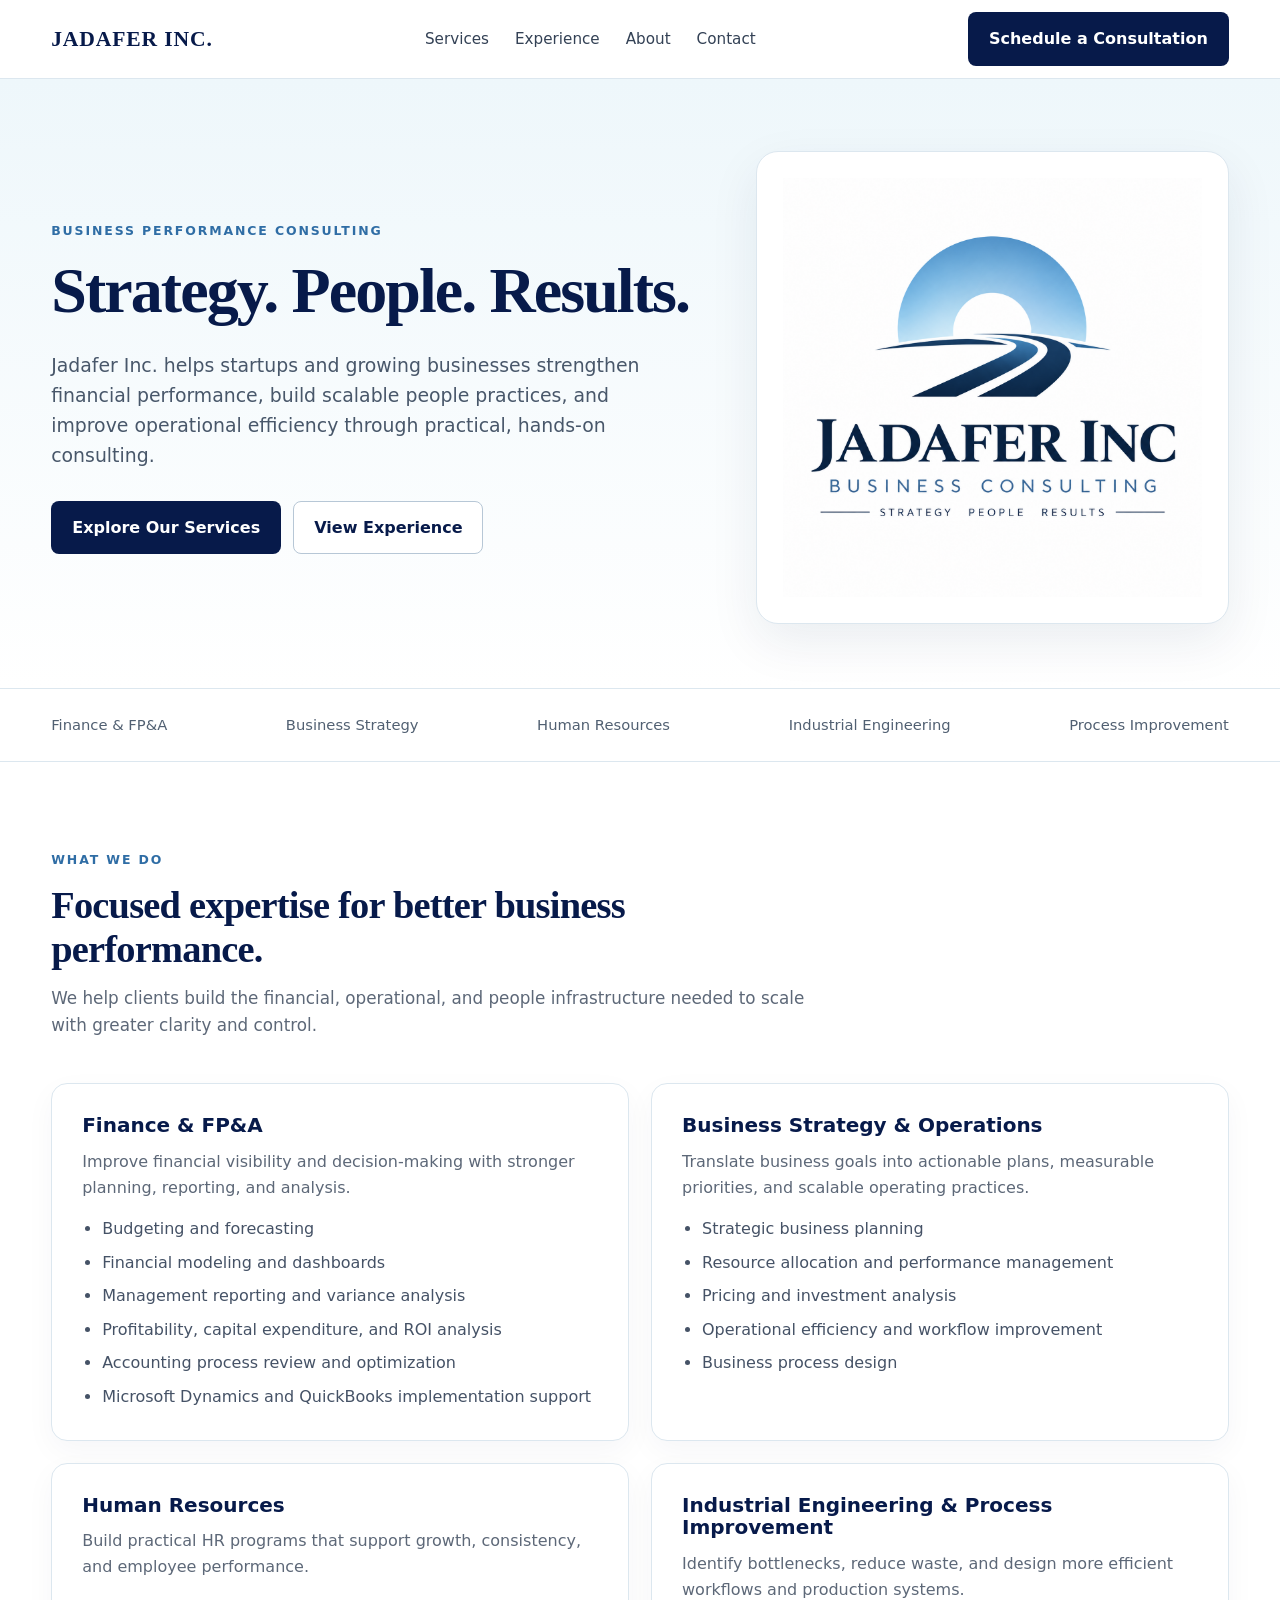
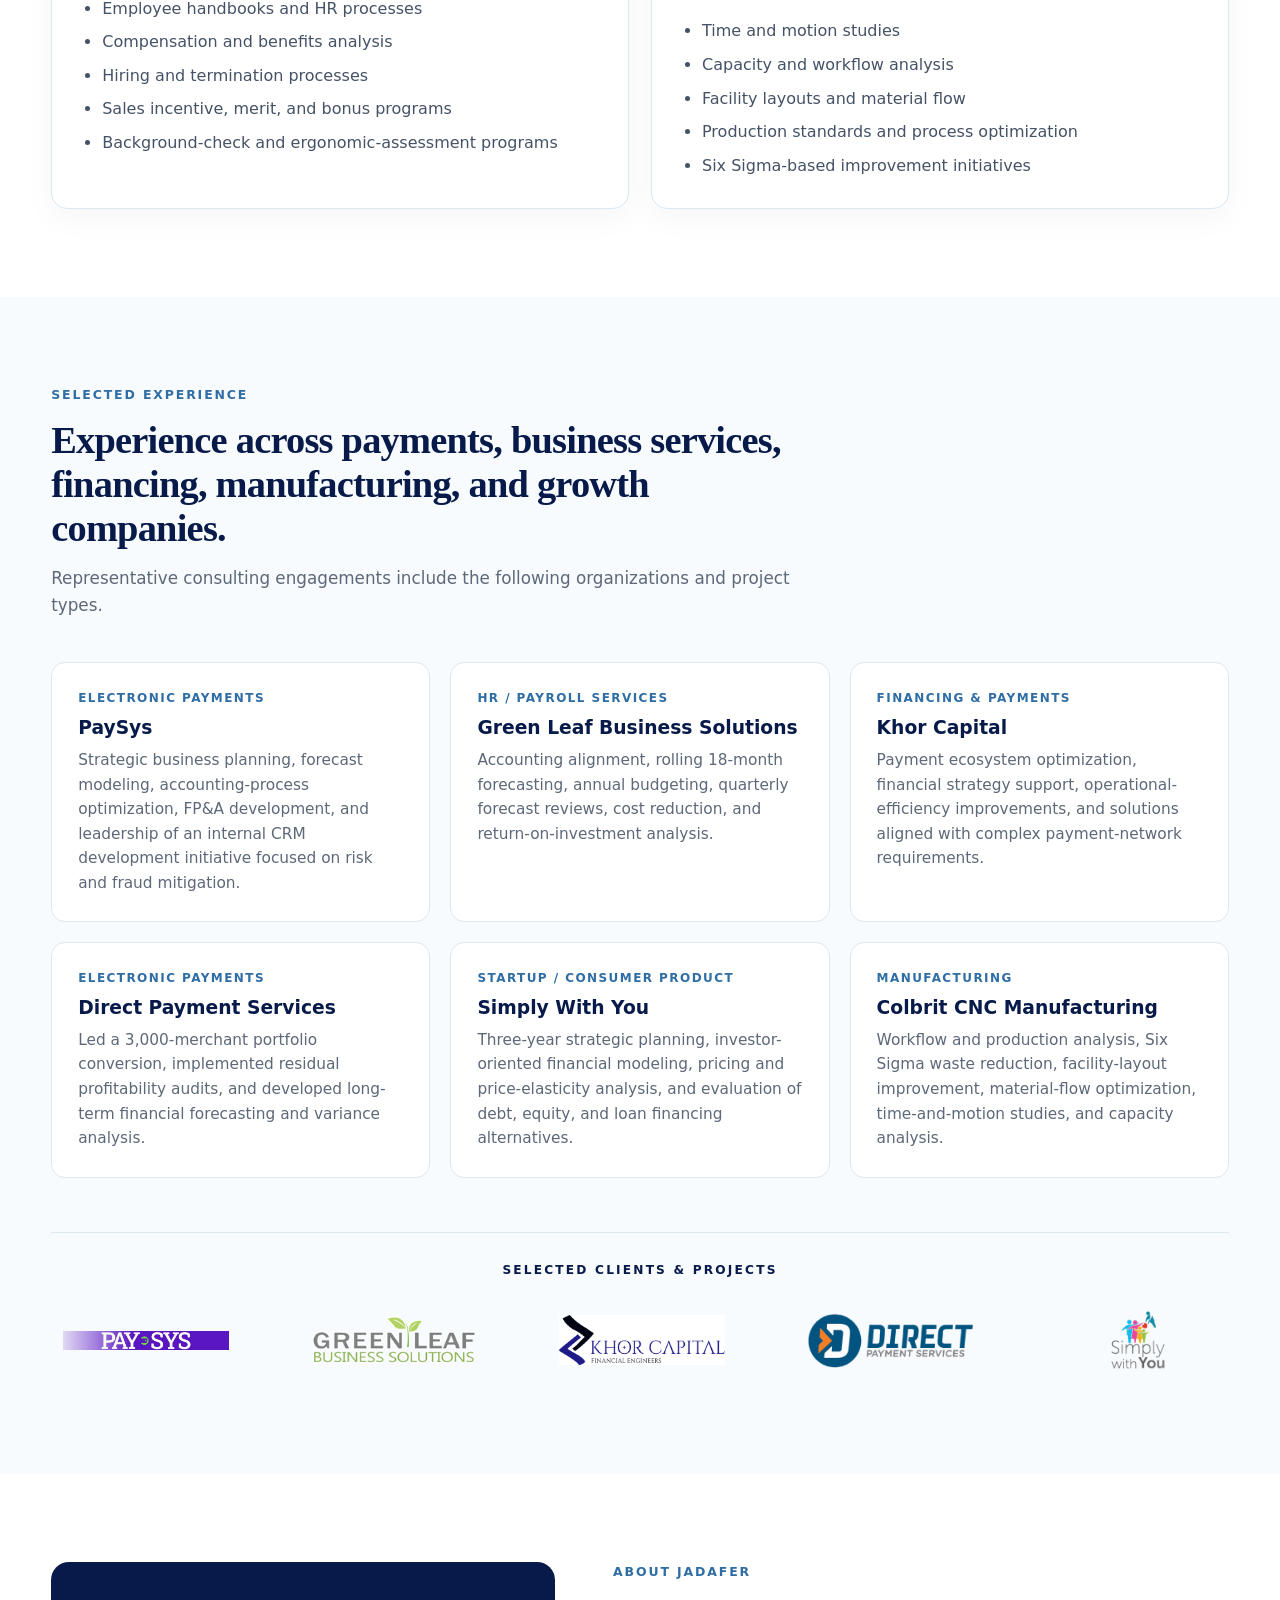
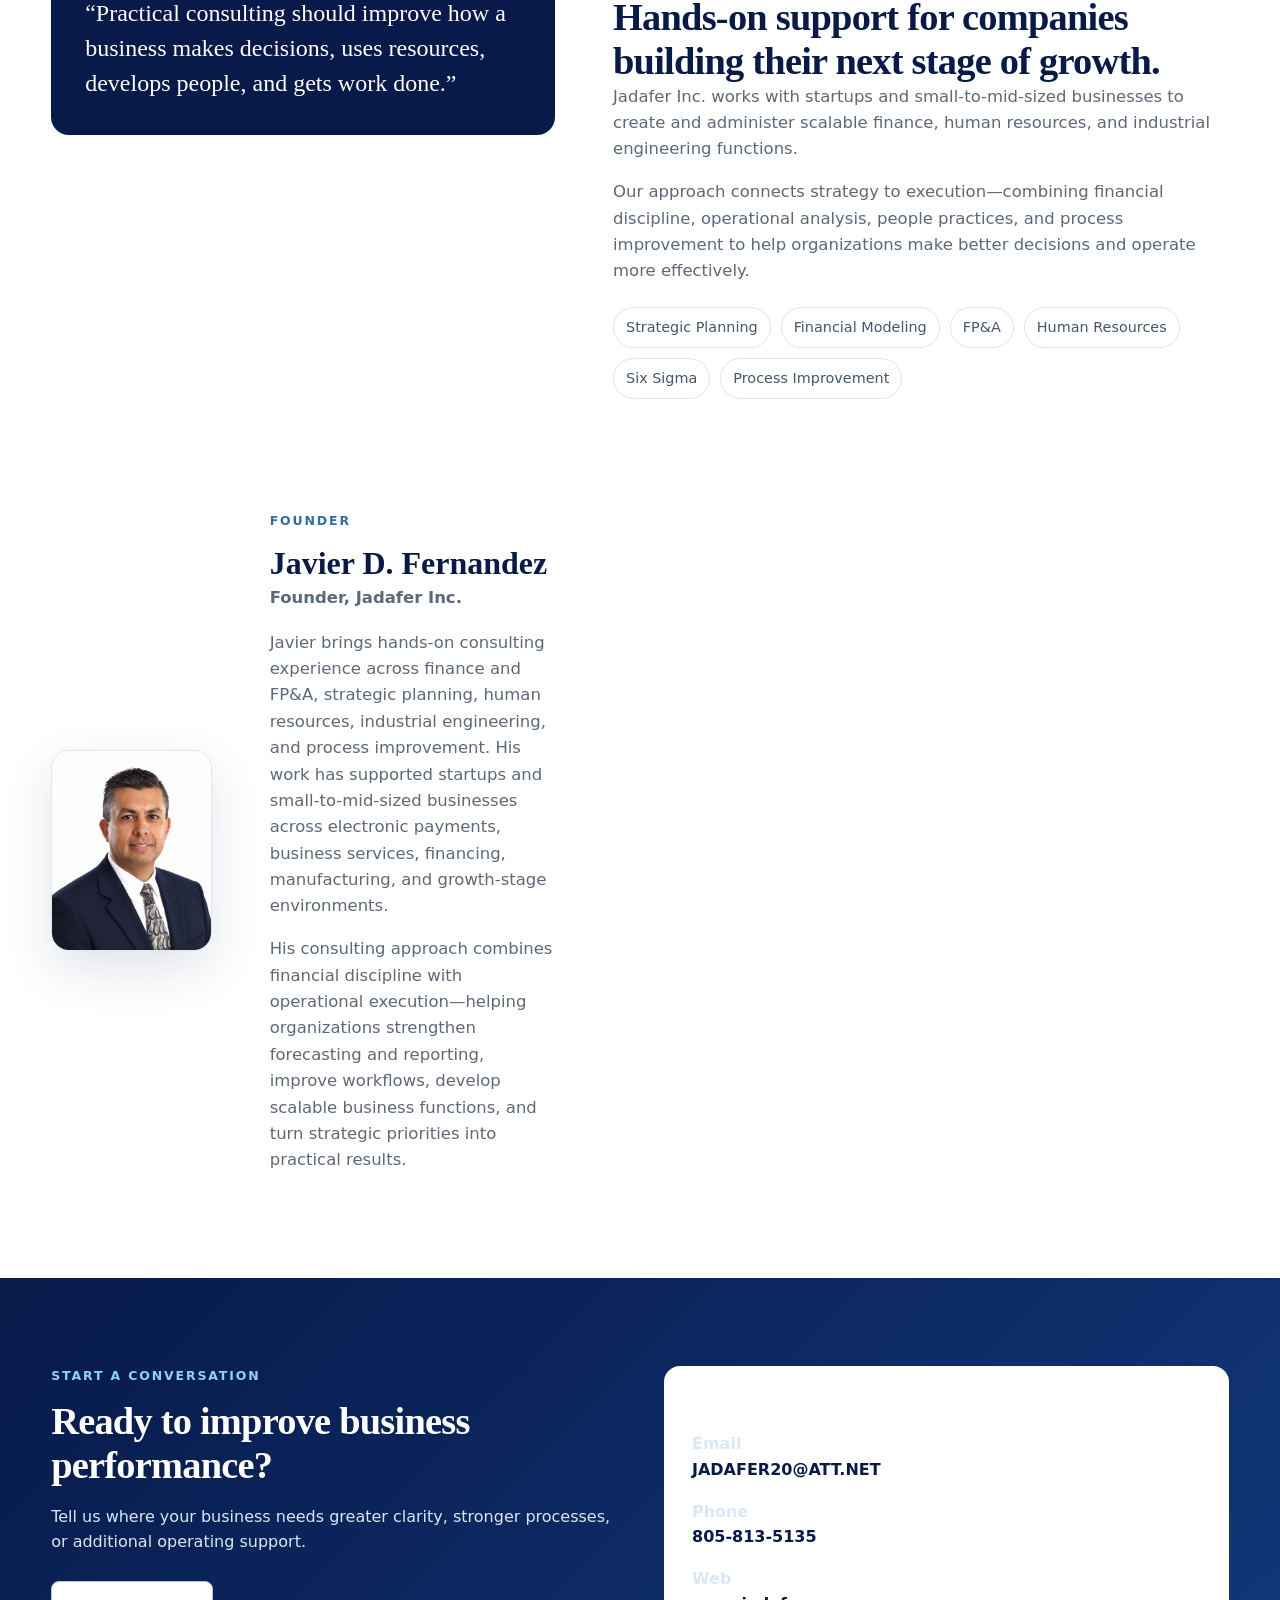
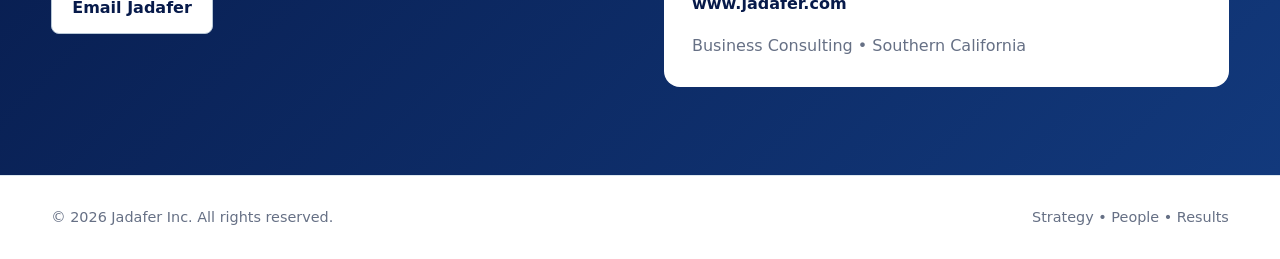
==== index.html @ 05025c91 "Add files via upload" ====
<!doctype html>
<html lang="en">
<head>
  <meta charset="utf-8" />
  <meta name="viewport" content="width=device-width, initial-scale=1" />
  <meta name="description" content="Jadafer Inc. provides business consulting across finance, strategy, human resources, operations, and industrial engineering." />
  <title>Jadafer Inc. | Business Performance Consulting</title>
  <style>
    :root{
      --navy:#071a4a;
      --blue:#2f6da5;
      --sky:#7bc6ee;
      --ice:#eef7fb;
      --ink:#1c2636;
      --muted:#5d6878;
      --line:#dce7ef;
      --white:#ffffff;
      --max:1180px;
    }
    *{box-sizing:border-box}
    html{scroll-behavior:smooth}
    body{
      margin:0;
      font-family:Inter, ui-sans-serif, system-ui, -apple-system, BlinkMacSystemFont, "Segoe UI", Arial, sans-serif;
      color:var(--ink);
      background:var(--white);
      line-height:1.6;
    }
    a{color:inherit;text-decoration:none}
    img{max-width:100%;display:block}
    .container{width:min(var(--max),92%);margin:auto}
    header{
      position:sticky;top:0;z-index:20;
      background:rgba(255,255,255,.96);
      backdrop-filter:blur(10px);
      border-bottom:1px solid var(--line);
    }
    .nav{height:78px;display:flex;align-items:center;justify-content:space-between;gap:28px}
    .brand{font-family:Georgia, "Times New Roman", serif;font-weight:700;letter-spacing:.04em;color:var(--navy);font-size:1.35rem}
    .nav-links{display:flex;align-items:center;gap:26px;font-size:.95rem;color:#334155}
    .nav-links a:hover{color:var(--blue)}
    .btn{
      display:inline-flex;align-items:center;justify-content:center;
      padding:13px 20px;border-radius:8px;
      font-weight:700;border:1px solid transparent;
      transition:.2s ease;
    }
    .btn-primary{background:var(--navy);color:white}
    .btn-primary:hover{background:#10296d;transform:translateY(-1px)}
    .btn-outline{border-color:#b7c7d6;color:var(--navy);background:white}
    .btn-outline:hover{border-color:var(--navy)}
    .hero{
      background:linear-gradient(180deg,var(--ice),#fff);
      padding:72px 0 64px;
    }
    .hero-grid{
      display:grid;grid-template-columns:1.15fr .85fr;gap:64px;align-items:center
    }
    .eyebrow{
      color:var(--blue);font-weight:800;text-transform:uppercase;
      letter-spacing:.15em;font-size:.78rem;margin-bottom:14px
    }
    h1,h2,h3{line-height:1.14;margin:0;color:var(--navy)}
    h1{font-family:Georgia, "Times New Roman", serif;font-size:clamp(2.7rem,5vw,5rem);letter-spacing:-.03em}
    .hero p{font-size:1.18rem;color:#48576a;max-width:720px;margin:22px 0 30px}
    .hero-actions{display:flex;flex-wrap:wrap;gap:12px}
    .hero-logo{
      background:white;border:1px solid var(--line);border-radius:22px;
      padding:26px;box-shadow:0 18px 50px rgba(8,33,74,.08)
    }
    .trust{padding:24px 0;border-bottom:1px solid var(--line);border-top:1px solid var(--line)}
    .trust-row{display:flex;gap:24px;justify-content:space-between;flex-wrap:wrap;color:#516072;font-size:.92rem}
    section{padding:88px 0}
    .section-head{max-width:760px;margin-bottom:44px}
    .section-head p{color:var(--muted);font-size:1.05rem;margin:14px 0 0}
    h2{font-family:Georgia, "Times New Roman", serif;font-size:clamp(2rem,3vw,3.25rem);letter-spacing:-.02em}
    .cards{display:grid;grid-template-columns:repeat(2,1fr);gap:22px}
    .card{
      border:1px solid var(--line);border-radius:16px;padding:30px;background:white;
      box-shadow:0 10px 30px rgba(12,37,71,.04)
    }
    .card h3{font-size:1.25rem;margin-bottom:12px}
    .card p{color:var(--muted);margin:0}
    .card ul{padding-left:20px;margin:16px 0 0;color:#455266}
    .card li+li{margin-top:8px}
    .experience{background:#f8fbfd}
    .exp-grid{display:grid;grid-template-columns:repeat(3,1fr);gap:20px}
    .exp-card{background:white;border:1px solid var(--line);border-radius:14px;padding:26px}
    .exp-card .sector{font-size:.75rem;text-transform:uppercase;letter-spacing:.12em;font-weight:800;color:var(--blue)}
    .exp-card h3{margin:8px 0 10px}
    .exp-card p{color:var(--muted);font-size:.96rem;margin:0}
    .about-grid{display:grid;grid-template-columns:.9fr 1.1fr;gap:58px;align-items:start}
    .quote{
      background:var(--navy);color:white;border-radius:18px;padding:34px;
      font-family:Georgia, "Times New Roman", serif;font-size:1.5rem;line-height:1.45
    }
    .about-copy p{color:var(--muted);font-size:1.03rem;margin-top:0}
    .pill-row{display:flex;flex-wrap:wrap;gap:10px;margin-top:22px}
    .pill{padding:8px 12px;border:1px solid var(--line);border-radius:999px;color:#46566b;background:#fff;font-size:.9rem}
    .contact{background:linear-gradient(135deg,#071a4a,#12397c);color:white}
    .contact h2,.contact h3{color:white}
    .contact-grid{display:grid;grid-template-columns:1fr 1fr;gap:48px;align-items:start}
    .contact p{color:#dbe7f6}
    .contact-box{background:white;color:var(--ink);border-radius:16px;padding:28px}
    .contact-box a{color:var(--navy);font-weight:700}
    footer{padding:30px 0;border-top:1px solid var(--line);font-size:.9rem;color:#667085}
    .footer-row{display:flex;justify-content:space-between;gap:20px;flex-wrap:wrap}
    .mobile-toggle{display:none;background:none;border:0;font-size:1.6rem;color:var(--navy)}


    .client-ticker-wrap{margin-top:54px;padding:28px 0 8px;border-top:1px solid var(--line);overflow:hidden}
    .client-ticker-label{text-align:center;color:var(--navy);font-size:.76rem;font-weight:800;letter-spacing:.18em;text-transform:uppercase;margin-bottom:22px}
    .client-ticker{overflow:hidden;-webkit-mask-image:linear-gradient(to right,transparent,#000 7%,#000 93%,transparent);mask-image:linear-gradient(to right,transparent,#000 7%,#000 93%,transparent)}
    .client-ticker-track{width:max-content;display:flex;align-items:center;gap:58px;animation:clientTicker 28s linear infinite}
    .client-ticker:hover .client-ticker-track{animation-play-state:paused}
    .client-logo{width:190px;height:76px;display:flex;align-items:center;justify-content:center;flex:0 0 auto;padding:8px 12px}
    .client-logo img{max-width:100%;max-height:100%;width:auto;height:auto;object-fit:contain}
    @keyframes clientTicker{from{transform:translateX(0)}to{transform:translateX(-50%)}}
    @media (prefers-reduced-motion:reduce){.client-ticker-track{animation:none}}

    .founder-grid{display:grid;grid-template-columns:.72fr 1.28fr;gap:58px;align-items:center;margin-top:54px}
    .founder-photo{max-width:390px;margin:auto}
    .founder-photo img{width:100%;aspect-ratio:4/5;object-fit:cover;object-position:center top;border-radius:18px;box-shadow:0 18px 50px rgba(8,33,74,.12);border:1px solid var(--line)}
    .founder-copy h3{font-family:Georgia, "Times New Roman", serif;font-size:2rem;margin-bottom:4px}
    .founder-title{color:var(--blue);font-weight:800;margin:0 0 18px}
    .founder-copy p{color:var(--muted);font-size:1.03rem}
    @media (max-width:900px){
      .hero-grid,.about-grid,.contact-grid,.founder-grid{grid-template-columns:1fr}
      .hero-logo{max-width:620px}
      .exp-grid{grid-template-columns:1fr 1fr}
      .nav-links{display:none;position:absolute;top:78px;left:0;right:0;background:white;border-bottom:1px solid var(--line);padding:18px 4%;flex-direction:column;align-items:flex-start}
      .nav-links.open{display:flex}
      .mobile-toggle{display:block}
    }
    @media (max-width:640px){
      section{padding:68px 0}
      .cards,.exp-grid{grid-template-columns:1fr}
      .hero{padding-top:50px}
      h1{font-size:2.7rem}
      .nav .btn-primary{display:none}
    }
  </style>
</head>
<body>
<header>
  <div class="container nav">
    <a class="brand" href="#home">JADAFER INC.</a>
    <nav class="nav-links" id="navLinks">
      <a href="#services">Services</a>
      <a href="#experience">Experience</a>
      <a href="#about">About</a>
      <a href="#contact">Contact</a>
    </nav>
    <a class="btn btn-primary" href="#contact">Schedule a Consultation</a>
    <button class="mobile-toggle" aria-label="Open navigation" onclick="document.getElementById('navLinks').classList.toggle('open')">☰</button>
  </div>
</header>

<main>
  <section class="hero" id="home">
    <div class="container hero-grid">
      <div>
        <div class="eyebrow">Business Performance Consulting</div>
        <h1>Strategy. People. Results.</h1>
        <p>Jadafer Inc. helps startups and growing businesses strengthen financial performance, build scalable people practices, and improve operational efficiency through practical, hands-on consulting.</p>
        <div class="hero-actions">
          <a class="btn btn-primary" href="#services">Explore Our Services</a>
          <a class="btn btn-outline" href="#experience">View Experience</a>
        </div>
      </div>
      <div class="hero-logo">
        <img src="jadafer-logo.png" alt="Jadafer Inc. Business Consulting logo">
      </div>
    </div>
  </section>

  <div class="trust">
    <div class="container trust-row">
      <span>Finance & FP&amp;A</span>
      <span>Business Strategy</span>
      <span>Human Resources</span>
      <span>Industrial Engineering</span>
      <span>Process Improvement</span>
    </div>
  </div>

  <section id="services">
    <div class="container">
      <div class="section-head">
        <div class="eyebrow">What We Do</div>
        <h2>Focused expertise for better business performance.</h2>
        <p>We help clients build the financial, operational, and people infrastructure needed to scale with greater clarity and control.</p>
      </div>
      <div class="cards">
        <article class="card">
          <h3>Finance &amp; FP&amp;A</h3>
          <p>Improve financial visibility and decision-making with stronger planning, reporting, and analysis.</p>
          <ul>
            <li>Budgeting and forecasting</li>
            <li>Financial modeling and dashboards</li>
            <li>Management reporting and variance analysis</li>
            <li>Profitability, capital expenditure, and ROI analysis</li>
            <li>Accounting process review and optimization</li>
            <li>Microsoft Dynamics and QuickBooks implementation support</li>
          </ul>
        </article>
        <article class="card">
          <h3>Business Strategy &amp; Operations</h3>
          <p>Translate business goals into actionable plans, measurable priorities, and scalable operating practices.</p>
          <ul>
            <li>Strategic business planning</li>
            <li>Resource allocation and performance management</li>
            <li>Pricing and investment analysis</li>
            <li>Operational efficiency and workflow improvement</li>
            <li>Business process design</li>
          </ul>
        </article>
        <article class="card">
          <h3>Human Resources</h3>
          <p>Build practical HR programs that support growth, consistency, and employee performance.</p>
          <ul>
            <li>Employee handbooks and HR processes</li>
            <li>Compensation and benefits analysis</li>
            <li>Hiring and termination processes</li>
            <li>Sales incentive, merit, and bonus programs</li>
            <li>Background-check and ergonomic-assessment programs</li>
          </ul>
        </article>
        <article class="card">
          <h3>Industrial Engineering &amp; Process Improvement</h3>
          <p>Identify bottlenecks, reduce waste, and design more efficient workflows and production systems.</p>
          <ul>
            <li>Time and motion studies</li>
            <li>Capacity and workflow analysis</li>
            <li>Facility layouts and material flow</li>
            <li>Production standards and process optimization</li>
            <li>Six Sigma-based improvement initiatives</li>
          </ul>
        </article>
      </div>
    </div>
  </section>

  <section class="experience" id="experience">
    <div class="container">
      <div class="section-head">
        <div class="eyebrow">Selected Experience</div>
        <h2>Experience across payments, business services, financing, manufacturing, and growth companies.</h2>
        <p>Representative consulting engagements include the following organizations and project types.</p>
      </div>
      <div class="exp-grid">
        <article class="exp-card">
          <div class="sector">Electronic Payments</div>
          <h3>PaySys</h3>
          <p>Strategic business planning, forecast modeling, accounting-process optimization, FP&amp;A development, and leadership of an internal CRM development initiative focused on risk and fraud mitigation.</p>
        </article>
        <article class="exp-card">
          <div class="sector">HR / Payroll Services</div>
          <h3>Green Leaf Business Solutions</h3>
          <p>Accounting alignment, rolling 18-month forecasting, annual budgeting, quarterly forecast reviews, cost reduction, and return-on-investment analysis.</p>
        </article>
        <article class="exp-card">
          <div class="sector">Financing &amp; Payments</div>
          <h3>Khor Capital</h3>
          <p>Payment ecosystem optimization, financial strategy support, operational-efficiency improvements, and solutions aligned with complex payment-network requirements.</p>
        </article>
        <article class="exp-card">
          <div class="sector">Electronic Payments</div>
          <h3>Direct Payment Services</h3>
          <p>Led a 3,000-merchant portfolio conversion, implemented residual profitability audits, and developed long-term financial forecasting and variance analysis.</p>
        </article>
        <article class="exp-card">
          <div class="sector">Startup / Consumer Product</div>
          <h3>Simply With You</h3>
          <p>Three-year strategic planning, investor-oriented financial modeling, pricing and price-elasticity analysis, and evaluation of debt, equity, and loan financing alternatives.</p>
        </article>
        <article class="exp-card">
          <div class="sector">Manufacturing</div>
          <h3>Colbrit CNC Manufacturing</h3>
          <p>Workflow and production analysis, Six Sigma waste reduction, facility-layout improvement, material-flow optimization, time-and-motion studies, and capacity analysis.</p>
        </article>
      </div>

      <div class="client-ticker-wrap" aria-label="Selected clients and projects">
        <div class="client-ticker-label">Selected Clients &amp; Projects</div>
        <div class="client-ticker">
          <div class="client-ticker-track">
            <div class="client-logo"><img src="client-paysys.jpg" alt="PaySys"></div>
            <div class="client-logo"><img src="client-greenleaf.webp" alt="Green Leaf Business Solutions"></div>
            <div class="client-logo"><img src="client-khor.png" alt="Khor Capital"></div>
            <div class="client-logo"><img src="client-direct-payment-services.png" alt="Direct Payment Services"></div>
            <div class="client-logo"><img src="client-simply-with-you.png" alt="Simply With You"></div>
            <div class="client-logo"><img src="client-colbrit.png" alt="Colbrit CNC Manufacturing"></div>
            <div class="client-logo" aria-hidden="true"><img src="client-paysys.jpg" alt=""></div>
            <div class="client-logo" aria-hidden="true"><img src="client-greenleaf.webp" alt=""></div>
            <div class="client-logo" aria-hidden="true"><img src="client-khor.png" alt=""></div>
            <div class="client-logo" aria-hidden="true"><img src="client-direct-payment-services.png" alt=""></div>
            <div class="client-logo" aria-hidden="true"><img src="client-simply-with-you.png" alt=""></div>
            <div class="client-logo" aria-hidden="true"><img src="client-colbrit.png" alt=""></div>
          </div>
        </div>
      </div>
    </div>
  </section>

  <section id="about">
    <div class="container about-grid">
      <div class="quote">“Practical consulting should improve how a business makes decisions, uses resources, develops people, and gets work done.”</div>
      <div class="about-copy">
        <div class="eyebrow">About Jadafer</div>
        <h2>Hands-on support for companies building their next stage of growth.</h2>
        <p>Jadafer Inc. works with startups and small-to-mid-sized businesses to create and administer scalable finance, human resources, and industrial engineering functions.</p>
        <p>Our approach connects strategy to execution—combining financial discipline, operational analysis, people practices, and process improvement to help organizations make better decisions and operate more effectively.</p>
        <div class="pill-row">
          <span class="pill">Strategic Planning</span>
          <span class="pill">Financial Modeling</span>
          <span class="pill">FP&amp;A</span>
          <span class="pill">Human Resources</span>
          <span class="pill">Six Sigma</span>
          <span class="pill">Process Improvement</span>
        </div>
      </div>

      <div class="founder-grid">
        <div class="founder-photo">
          <img src="javier-fernandez-founder.png" alt="Javier D. Fernandez, Founder of Jadafer Inc.">
        </div>
        <div class="founder-copy">
          <div class="eyebrow">Founder</div>
          <h3>Javier D. Fernandez</h3>
          <p class="founder-title">Founder, Jadafer Inc.</p>
          <p>Javier brings hands-on consulting experience across finance and FP&amp;A, strategic planning, human resources, industrial engineering, and process improvement. His work has supported startups and small-to-mid-sized businesses across electronic payments, business services, financing, manufacturing, and growth-stage environments.</p>
          <p>His consulting approach combines financial discipline with operational execution—helping organizations strengthen forecasting and reporting, improve workflows, develop scalable business functions, and turn strategic priorities into practical results.</p>
        </div>
      </div>
    </div>
  </section>

  <section class="contact" id="contact">
    <div class="container contact-grid">
      <div>
        <div class="eyebrow" style="color:#8ed3f4">Start a Conversation</div>
        <h2>Ready to improve business performance?</h2>
        <p>Tell us where your business needs greater clarity, stronger processes, or additional operating support.</p>
        <a class="btn btn-outline" style="background:white;margin-top:10px" href="mailto:JADAFER20@ATT.NET?subject=Jadafer%20Consulting%20Inquiry">Email Jadafer</a>
      </div>
      <div class="contact-box">
        <h3>Jadafer Inc.</h3>
        <p><strong>Email</strong><br><a href="mailto:JADAFER20@ATT.NET">JADAFER20@ATT.NET</a></p>
        <p><strong>Phone</strong><br><a href="tel:+18058135135">805-813-5135</a></p>
        <p><strong>Web</strong><br><a href="https://www.jadafer.com">www.jadafer.com</a></p>
        <p style="margin-bottom:0;color:#667085">Business Consulting • Southern California</p>
      </div>
    </div>
  </section>
</main>

<footer>
  <div class="container footer-row">
    <span>© <span id="year"></span> Jadafer Inc. All rights reserved.</span>
    <span>Strategy • People • Results</span>
  </div>
</footer>

<script>
document.getElementById('year').textContent = new Date().getFullYear();
document.querySelectorAll('#navLinks a').forEach(a => a.addEventListener('click', () => {
  document.getElementById('navLinks').classList.remove('open');
}));
</script>
</body>
</html>
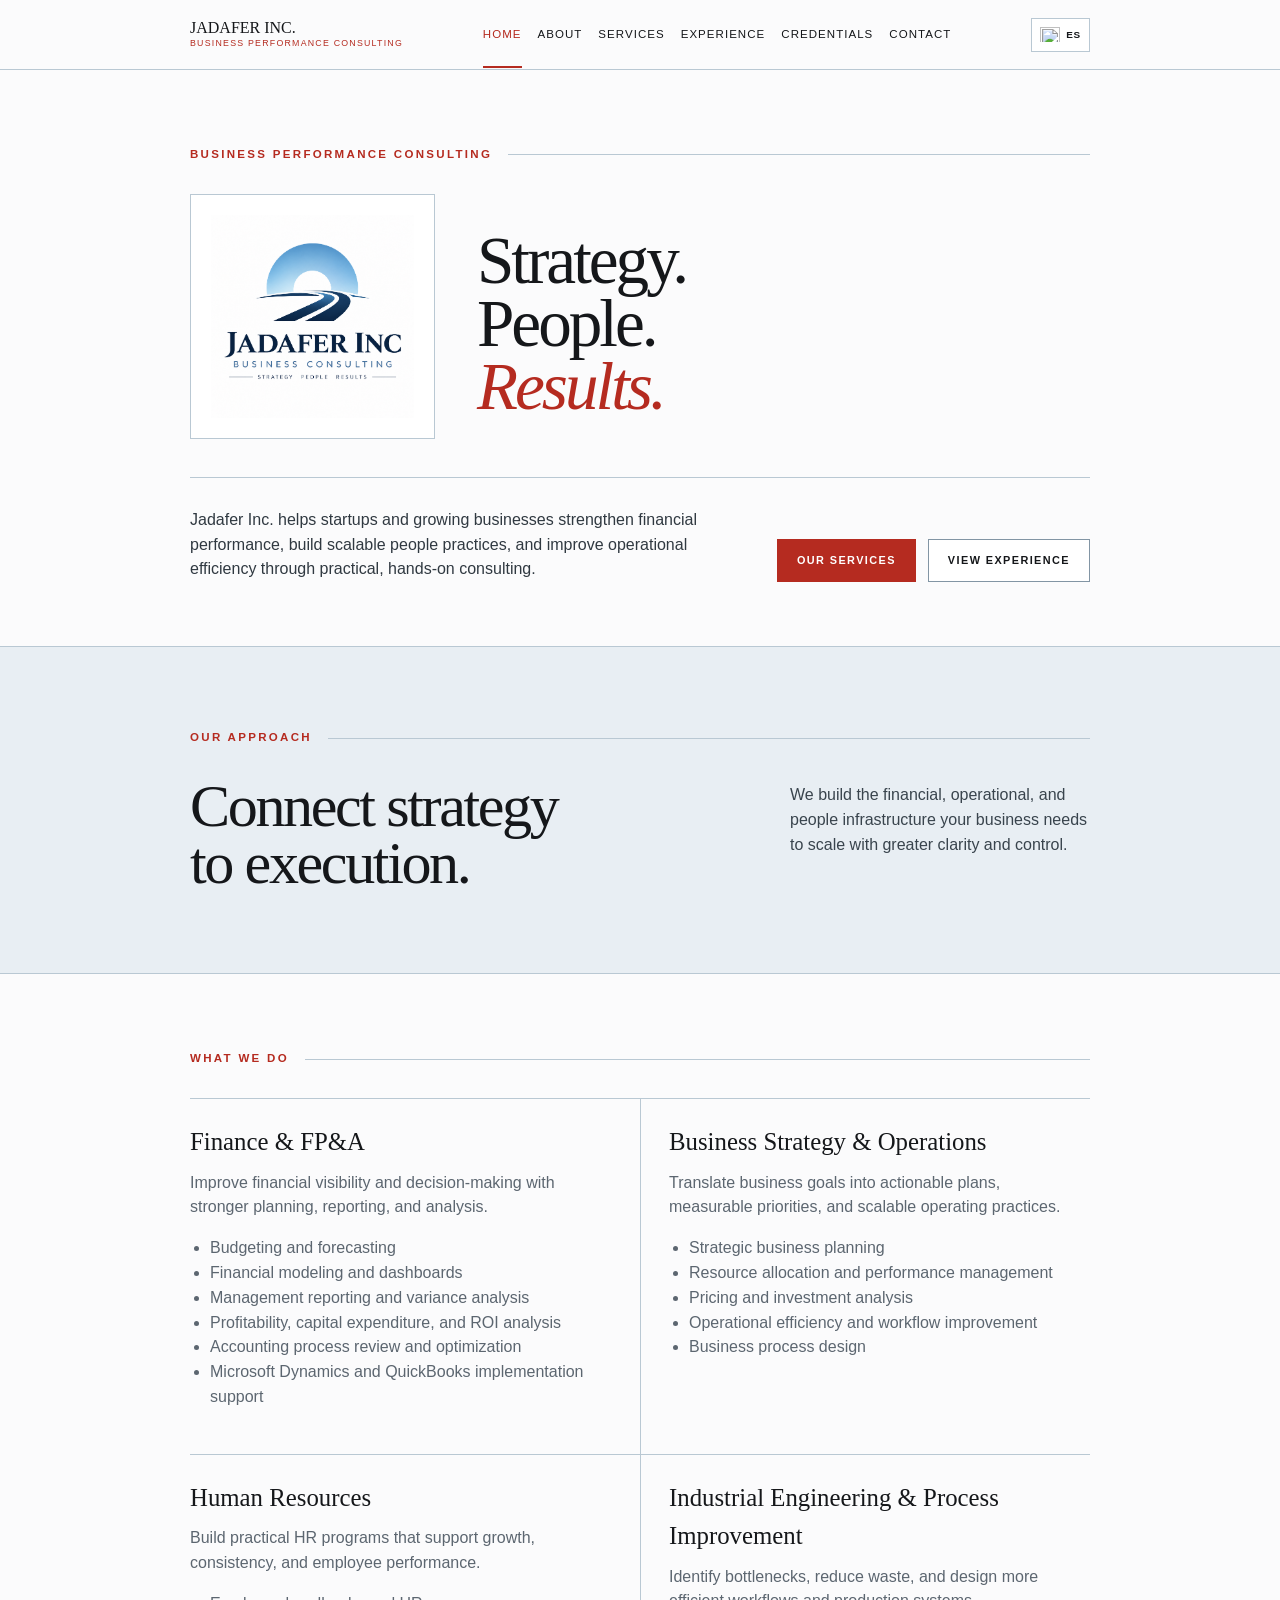
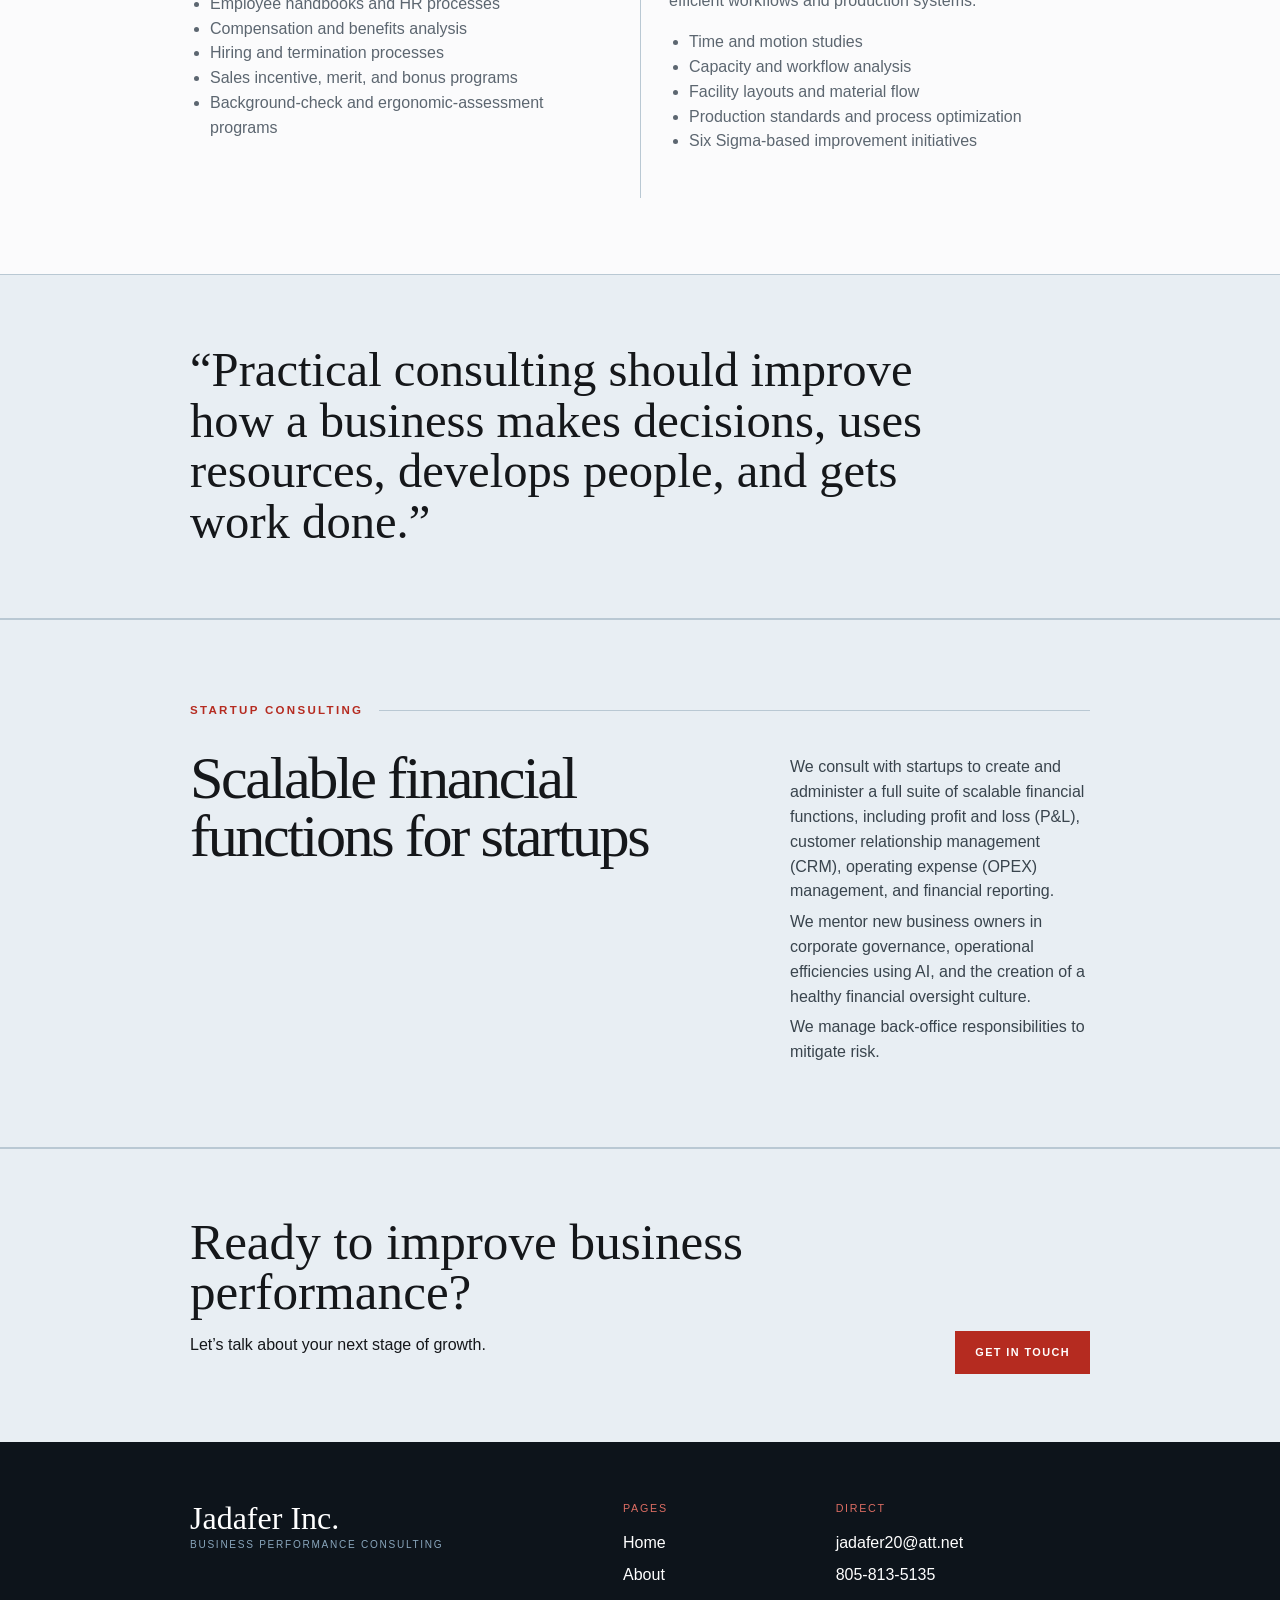
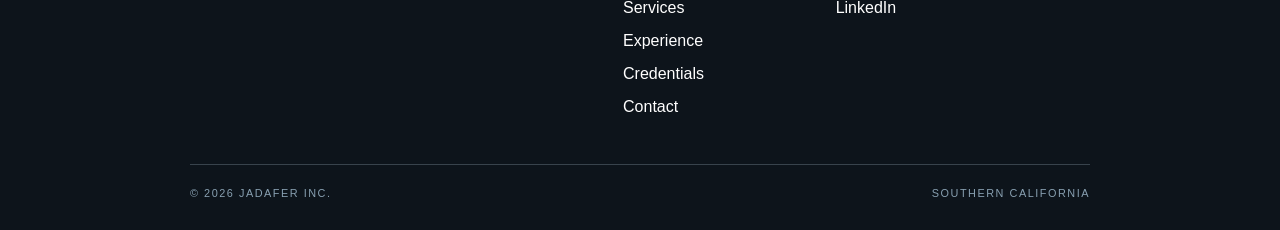
==== commit 96ad6023: "Match reference layout; add English and Spanish consulting pages Restructure Jadafer into separate p" ====
--- a/index.html
+++ b/index.html
@@ -1,372 +1,42 @@
-<!doctype html>
-<html lang="en">
-<head>
-  <meta charset="utf-8" />
-  <meta name="viewport" content="width=device-width, initial-scale=1" />
-  <meta name="description" content="Jadafer Inc. provides business consulting across finance, strategy, human resources, operations, and industrial engineering." />
-  <title>Jadafer Inc. | Business Performance Consulting</title>
-  <style>
-    :root{
-      --navy:#071a4a;
-      --blue:#2f6da5;
-      --sky:#7bc6ee;
-      --ice:#eef7fb;
-      --ink:#1c2636;
-      --muted:#5d6878;
-      --line:#dce7ef;
-      --white:#ffffff;
-      --max:1180px;
-    }
-    *{box-sizing:border-box}
-    html{scroll-behavior:smooth}
-    body{
-      margin:0;
-      font-family:Inter, ui-sans-serif, system-ui, -apple-system, BlinkMacSystemFont, "Segoe UI", Arial, sans-serif;
-      color:var(--ink);
-      background:var(--white);
-      line-height:1.6;
-    }
-    a{color:inherit;text-decoration:none}
-    img{max-width:100%;display:block}
-    .container{width:min(var(--max),92%);margin:auto}
-    header{
-      position:sticky;top:0;z-index:20;
-      background:rgba(255,255,255,.96);
-      backdrop-filter:blur(10px);
-      border-bottom:1px solid var(--line);
-    }
-    .nav{height:78px;display:flex;align-items:center;justify-content:space-between;gap:28px}
-    .brand{font-family:Georgia, "Times New Roman", serif;font-weight:700;letter-spacing:.04em;color:var(--navy);font-size:1.35rem}
-    .nav-links{display:flex;align-items:center;gap:26px;font-size:.95rem;color:#334155}
-    .nav-links a:hover{color:var(--blue)}
-    .btn{
-      display:inline-flex;align-items:center;justify-content:center;
-      padding:13px 20px;border-radius:8px;
-      font-weight:700;border:1px solid transparent;
-      transition:.2s ease;
-    }
-    .btn-primary{background:var(--navy);color:white}
-    .btn-primary:hover{background:#10296d;transform:translateY(-1px)}
-    .btn-outline{border-color:#b7c7d6;color:var(--navy);background:white}
-    .btn-outline:hover{border-color:var(--navy)}
-    .hero{
-      background:linear-gradient(180deg,var(--ice),#fff);
-      padding:72px 0 64px;
-    }
-    .hero-grid{
-      display:grid;grid-template-columns:1.15fr .85fr;gap:64px;align-items:center
-    }
-    .eyebrow{
-      color:var(--blue);font-weight:800;text-transform:uppercase;
-      letter-spacing:.15em;font-size:.78rem;margin-bottom:14px
-    }
-    h1,h2,h3{line-height:1.14;margin:0;color:var(--navy)}
-    h1{font-family:Georgia, "Times New Roman", serif;font-size:clamp(2.7rem,5vw,5rem);letter-spacing:-.03em}
-    .hero p{font-size:1.18rem;color:#48576a;max-width:720px;margin:22px 0 30px}
-    .hero-actions{display:flex;flex-wrap:wrap;gap:12px}
-    .hero-logo{
-      background:white;border:1px solid var(--line);border-radius:22px;
-      padding:26px;box-shadow:0 18px 50px rgba(8,33,74,.08)
-    }
-    .trust{padding:24px 0;border-bottom:1px solid var(--line);border-top:1px solid var(--line)}
-    .trust-row{display:flex;gap:24px;justify-content:space-between;flex-wrap:wrap;color:#516072;font-size:.92rem}
-    section{padding:88px 0}
-    .section-head{max-width:760px;margin-bottom:44px}
-    .section-head p{color:var(--muted);font-size:1.05rem;margin:14px 0 0}
-    h2{font-family:Georgia, "Times New Roman", serif;font-size:clamp(2rem,3vw,3.25rem);letter-spacing:-.02em}
-    .cards{display:grid;grid-template-columns:repeat(2,1fr);gap:22px}
-    .card{
-      border:1px solid var(--line);border-radius:16px;padding:30px;background:white;
-      box-shadow:0 10px 30px rgba(12,37,71,.04)
-    }
-    .card h3{font-size:1.25rem;margin-bottom:12px}
-    .card p{color:var(--muted);margin:0}
-    .card ul{padding-left:20px;margin:16px 0 0;color:#455266}
-    .card li+li{margin-top:8px}
-    .experience{background:#f8fbfd}
-    .exp-grid{display:grid;grid-template-columns:repeat(3,1fr);gap:20px}
-    .exp-card{background:white;border:1px solid var(--line);border-radius:14px;padding:26px}
-    .exp-card .sector{font-size:.75rem;text-transform:uppercase;letter-spacing:.12em;font-weight:800;color:var(--blue)}
-    .exp-card h3{margin:8px 0 10px}
-    .exp-card p{color:var(--muted);font-size:.96rem;margin:0}
-    .about-grid{display:grid;grid-template-columns:.9fr 1.1fr;gap:58px;align-items:start}
-    .quote{
-      background:var(--navy);color:white;border-radius:18px;padding:34px;
-      font-family:Georgia, "Times New Roman", serif;font-size:1.5rem;line-height:1.45
-    }
-    .about-copy p{color:var(--muted);font-size:1.03rem;margin-top:0}
-    .pill-row{display:flex;flex-wrap:wrap;gap:10px;margin-top:22px}
-    .pill{padding:8px 12px;border:1px solid var(--line);border-radius:999px;color:#46566b;background:#fff;font-size:.9rem}
-    .contact{background:linear-gradient(135deg,#071a4a,#12397c);color:white}
-    .contact h2,.contact h3{color:white}
-    .contact-grid{display:grid;grid-template-columns:1fr 1fr;gap:48px;align-items:start}
-    .contact p{color:#dbe7f6}
-    .contact-box{background:white;color:var(--ink);border-radius:16px;padding:28px}
-    .contact-box a{color:var(--navy);font-weight:700}
-    footer{padding:30px 0;border-top:1px solid var(--line);font-size:.9rem;color:#667085}
-    .footer-row{display:flex;justify-content:space-between;gap:20px;flex-wrap:wrap}
-    .mobile-toggle{display:none;background:none;border:0;font-size:1.6rem;color:var(--navy)}
-
-
-    .client-ticker-wrap{margin-top:54px;padding:28px 0 8px;border-top:1px solid var(--line);overflow:hidden}
-    .client-ticker-label{text-align:center;color:var(--navy);font-size:.76rem;font-weight:800;letter-spacing:.18em;text-transform:uppercase;margin-bottom:22px}
-    .client-ticker{overflow:hidden;-webkit-mask-image:linear-gradient(to right,transparent,#000 7%,#000 93%,transparent);mask-image:linear-gradient(to right,transparent,#000 7%,#000 93%,transparent)}
-    .client-ticker-track{width:max-content;display:flex;align-items:center;gap:58px;animation:clientTicker 28s linear infinite}
-    .client-ticker:hover .client-ticker-track{animation-play-state:paused}
-    .client-logo{width:190px;height:76px;display:flex;align-items:center;justify-content:center;flex:0 0 auto;padding:8px 12px}
-    .client-logo img{max-width:100%;max-height:100%;width:auto;height:auto;object-fit:contain}
-    @keyframes clientTicker{from{transform:translateX(0)}to{transform:translateX(-50%)}}
-    @media (prefers-reduced-motion:reduce){.client-ticker-track{animation:none}}
-
-    .founder-grid{display:grid;grid-template-columns:.72fr 1.28fr;gap:58px;align-items:center;margin-top:54px}
-    .founder-photo{max-width:390px;margin:auto}
-    .founder-photo img{width:100%;aspect-ratio:4/5;object-fit:cover;object-position:center top;border-radius:18px;box-shadow:0 18px 50px rgba(8,33,74,.12);border:1px solid var(--line)}
-    .founder-copy h3{font-family:Georgia, "Times New Roman", serif;font-size:2rem;margin-bottom:4px}
-    .founder-title{color:var(--blue);font-weight:800;margin:0 0 18px}
-    .founder-copy p{color:var(--muted);font-size:1.03rem}
-    @media (max-width:900px){
-      .hero-grid,.about-grid,.contact-grid,.founder-grid{grid-template-columns:1fr}
-      .hero-logo{max-width:620px}
-      .exp-grid{grid-template-columns:1fr 1fr}
-      .nav-links{display:none;position:absolute;top:78px;left:0;right:0;background:white;border-bottom:1px solid var(--line);padding:18px 4%;flex-direction:column;align-items:flex-start}
-      .nav-links.open{display:flex}
-      .mobile-toggle{display:block}
-    }
-    @media (max-width:640px){
-      section{padding:68px 0}
-      .cards,.exp-grid{grid-template-columns:1fr}
-      .hero{padding-top:50px}
-      h1{font-size:2.7rem}
-      .nav .btn-primary{display:none}
-    }
-  </style>
-</head>
-<body>
-<header>
-  <div class="container nav">
-    <a class="brand" href="#home">JADAFER INC.</a>
-    <nav class="nav-links" id="navLinks">
-      <a href="#services">Services</a>
-      <a href="#experience">Experience</a>
-      <a href="#about">About</a>
-      <a href="#contact">Contact</a>
-    </nav>
-    <a class="btn btn-primary" href="#contact">Schedule a Consultation</a>
-    <button class="mobile-toggle" aria-label="Open navigation" onclick="document.getElementById('navLinks').classList.toggle('open')">☰</button>
-  </div>
-</header>
-
-<main>
-  <section class="hero" id="home">
-    <div class="container hero-grid">
-      <div>
-        <div class="eyebrow">Business Performance Consulting</div>
-        <h1>Strategy. People. Results.</h1>
-        <p>Jadafer Inc. helps startups and growing businesses strengthen financial performance, build scalable people practices, and improve operational efficiency through practical, hands-on consulting.</p>
-        <div class="hero-actions">
-          <a class="btn btn-primary" href="#services">Explore Our Services</a>
-          <a class="btn btn-outline" href="#experience">View Experience</a>
-        </div>
-      </div>
-      <div class="hero-logo">
-        <img src="jadafer-logo.png" alt="Jadafer Inc. Business Consulting logo">
-      </div>
-    </div>
-  </section>
-
-  <div class="trust">
-    <div class="container trust-row">
-      <span>Finance & FP&amp;A</span>
-      <span>Business Strategy</span>
-      <span>Human Resources</span>
-      <span>Industrial Engineering</span>
-      <span>Process Improvement</span>
-    </div>
-  </div>
-
-  <section id="services">
-    <div class="container">
-      <div class="section-head">
-        <div class="eyebrow">What We Do</div>
-        <h2>Focused expertise for better business performance.</h2>
-        <p>We help clients build the financial, operational, and people infrastructure needed to scale with greater clarity and control.</p>
-      </div>
-      <div class="cards">
-        <article class="card">
-          <h3>Finance &amp; FP&amp;A</h3>
-          <p>Improve financial visibility and decision-making with stronger planning, reporting, and analysis.</p>
-          <ul>
-            <li>Budgeting and forecasting</li>
-            <li>Financial modeling and dashboards</li>
-            <li>Management reporting and variance analysis</li>
-            <li>Profitability, capital expenditure, and ROI analysis</li>
-            <li>Accounting process review and optimization</li>
-            <li>Microsoft Dynamics and QuickBooks implementation support</li>
-          </ul>
-        </article>
-        <article class="card">
-          <h3>Business Strategy &amp; Operations</h3>
-          <p>Translate business goals into actionable plans, measurable priorities, and scalable operating practices.</p>
-          <ul>
-            <li>Strategic business planning</li>
-            <li>Resource allocation and performance management</li>
-            <li>Pricing and investment analysis</li>
-            <li>Operational efficiency and workflow improvement</li>
-            <li>Business process design</li>
-          </ul>
-        </article>
-        <article class="card">
-          <h3>Human Resources</h3>
-          <p>Build practical HR programs that support growth, consistency, and employee performance.</p>
-          <ul>
-            <li>Employee handbooks and HR processes</li>
-            <li>Compensation and benefits analysis</li>
-            <li>Hiring and termination processes</li>
-            <li>Sales incentive, merit, and bonus programs</li>
-            <li>Background-check and ergonomic-assessment programs</li>
-          </ul>
-        </article>
-        <article class="card">
-          <h3>Industrial Engineering &amp; Process Improvement</h3>
-          <p>Identify bottlenecks, reduce waste, and design more efficient workflows and production systems.</p>
-          <ul>
-            <li>Time and motion studies</li>
-            <li>Capacity and workflow analysis</li>
-            <li>Facility layouts and material flow</li>
-            <li>Production standards and process optimization</li>
-            <li>Six Sigma-based improvement initiatives</li>
-          </ul>
-        </article>
-      </div>
-    </div>
-  </section>
-
-  <section class="experience" id="experience">
-    <div class="container">
-      <div class="section-head">
-        <div class="eyebrow">Selected Experience</div>
-        <h2>Experience across payments, business services, financing, manufacturing, and growth companies.</h2>
-        <p>Representative consulting engagements include the following organizations and project types.</p>
-      </div>
-      <div class="exp-grid">
-        <article class="exp-card">
-          <div class="sector">Electronic Payments</div>
-          <h3>PaySys</h3>
-          <p>Strategic business planning, forecast modeling, accounting-process optimization, FP&amp;A development, and leadership of an internal CRM development initiative focused on risk and fraud mitigation.</p>
-        </article>
-        <article class="exp-card">
-          <div class="sector">HR / Payroll Services</div>
-          <h3>Green Leaf Business Solutions</h3>
-          <p>Accounting alignment, rolling 18-month forecasting, annual budgeting, quarterly forecast reviews, cost reduction, and return-on-investment analysis.</p>
-        </article>
-        <article class="exp-card">
-          <div class="sector">Financing &amp; Payments</div>
-          <h3>Khor Capital</h3>
-          <p>Payment ecosystem optimization, financial strategy support, operational-efficiency improvements, and solutions aligned with complex payment-network requirements.</p>
-        </article>
-        <article class="exp-card">
-          <div class="sector">Electronic Payments</div>
-          <h3>Direct Payment Services</h3>
-          <p>Led a 3,000-merchant portfolio conversion, implemented residual profitability audits, and developed long-term financial forecasting and variance analysis.</p>
-        </article>
-        <article class="exp-card">
-          <div class="sector">Startup / Consumer Product</div>
-          <h3>Simply With You</h3>
-          <p>Three-year strategic planning, investor-oriented financial modeling, pricing and price-elasticity analysis, and evaluation of debt, equity, and loan financing alternatives.</p>
-        </article>
-        <article class="exp-card">
-          <div class="sector">Manufacturing</div>
-          <h3>Colbrit CNC Manufacturing</h3>
-          <p>Workflow and production analysis, Six Sigma waste reduction, facility-layout improvement, material-flow optimization, time-and-motion studies, and capacity analysis.</p>
-        </article>
-      </div>
-
-      <div class="client-ticker-wrap" aria-label="Selected clients and projects">
-        <div class="client-ticker-label">Selected Clients &amp; Projects</div>
-        <div class="client-ticker">
-          <div class="client-ticker-track">
-            <div class="client-logo"><img src="client-paysys.jpg" alt="PaySys"></div>
-            <div class="client-logo"><img src="client-greenleaf.webp" alt="Green Leaf Business Solutions"></div>
-            <div class="client-logo"><img src="client-khor.png" alt="Khor Capital"></div>
-            <div class="client-logo"><img src="client-direct-payment-services.png" alt="Direct Payment Services"></div>
-            <div class="client-logo"><img src="client-simply-with-you.png" alt="Simply With You"></div>
-            <div class="client-logo"><img src="client-colbrit.png" alt="Colbrit CNC Manufacturing"></div>
-            <div class="client-logo" aria-hidden="true"><img src="client-paysys.jpg" alt=""></div>
-            <div class="client-logo" aria-hidden="true"><img src="client-greenleaf.webp" alt=""></div>
-            <div class="client-logo" aria-hidden="true"><img src="client-khor.png" alt=""></div>
-            <div class="client-logo" aria-hidden="true"><img src="client-direct-payment-services.png" alt=""></div>
-            <div class="client-logo" aria-hidden="true"><img src="client-simply-with-you.png" alt=""></div>
-            <div class="client-logo" aria-hidden="true"><img src="client-colbrit.png" alt=""></div>
-          </div>
-        </div>
-      </div>
-    </div>
-  </section>
-
-  <section id="about">
-    <div class="container about-grid">
-      <div class="quote">“Practical consulting should improve how a business makes decisions, uses resources, develops people, and gets work done.”</div>
-      <div class="about-copy">
-        <div class="eyebrow">About Jadafer</div>
-        <h2>Hands-on support for companies building their next stage of growth.</h2>
-        <p>Jadafer Inc. works with startups and small-to-mid-sized businesses to create and administer scalable finance, human resources, and industrial engineering functions.</p>
-        <p>Our approach connects strategy to execution—combining financial discipline, operational analysis, people practices, and process improvement to help organizations make better decisions and operate more effectively.</p>
-        <div class="pill-row">
-          <span class="pill">Strategic Planning</span>
-          <span class="pill">Financial Modeling</span>
-          <span class="pill">FP&amp;A</span>
-          <span class="pill">Human Resources</span>
-          <span class="pill">Six Sigma</span>
-          <span class="pill">Process Improvement</span>
-        </div>
-      </div>
-
-      <div class="founder-grid">
-        <div class="founder-photo">
-          <img src="javier-fernandez-founder.png" alt="Javier D. Fernandez, Founder of Jadafer Inc.">
-        </div>
-        <div class="founder-copy">
-          <div class="eyebrow">Founder</div>
-          <h3>Javier D. Fernandez</h3>
-          <p class="founder-title">Founder, Jadafer Inc.</p>
-          <p>Javier brings hands-on consulting experience across finance and FP&amp;A, strategic planning, human resources, industrial engineering, and process improvement. His work has supported startups and small-to-mid-sized businesses across electronic payments, business services, financing, manufacturing, and growth-stage environments.</p>
-          <p>His consulting approach combines financial discipline with operational execution—helping organizations strengthen forecasting and reporting, improve workflows, develop scalable business functions, and turn strategic priorities into practical results.</p>
-        </div>
-      </div>
-    </div>
-  </section>
-
-  <section class="contact" id="contact">
-    <div class="container contact-grid">
-      <div>
-        <div class="eyebrow" style="color:#8ed3f4">Start a Conversation</div>
-        <h2>Ready to improve business performance?</h2>
-        <p>Tell us where your business needs greater clarity, stronger processes, or additional operating support.</p>
-        <a class="btn btn-outline" style="background:white;margin-top:10px" href="mailto:JADAFER20@ATT.NET?subject=Jadafer%20Consulting%20Inquiry">Email Jadafer</a>
-      </div>
-      <div class="contact-box">
-        <h3>Jadafer Inc.</h3>
-        <p><strong>Email</strong><br><a href="mailto:JADAFER20@ATT.NET">JADAFER20@ATT.NET</a></p>
-        <p><strong>Phone</strong><br><a href="tel:+18058135135">805-813-5135</a></p>
-        <p><strong>Web</strong><br><a href="https://www.jadafer.com">www.jadafer.com</a></p>
-        <p style="margin-bottom:0;color:#667085">Business Consulting • Southern California</p>
-      </div>
-    </div>
-  </section>
-</main>
-
-<footer>
-  <div class="container footer-row">
-    <span>© <span id="year"></span> Jadafer Inc. All rights reserved.</span>
-    <span>Strategy • People • Results</span>
-  </div>
-</footer>
-
-<script>
-document.getElementById('year').textContent = new Date().getFullYear();
-document.querySelectorAll('#navLinks a').forEach(a => a.addEventListener('click', () => {
-  document.getElementById('navLinks').classList.remove('open');
-}));
-</script>
-</body>
-</html>
+<!doctype html><html lang="en"><head><meta charset="utf-8"><meta name="viewport" content="width=device-width,initial-scale=1"><title>Home | Jadafer Inc.</title><meta name="description" content="Business Performance Consulting: finance, strategy, human resources and industrial engineering."><link rel="stylesheet" href="style.css"><link rel="stylesheet" href="style-original-format.css"><link rel="alternate" hreflang="en" href="https://www.jadafer.com/index.html"><link rel="alternate" hreflang="es" href="https://www.jadafer.com/index-es.html"></head><body><a class="skip" href="#main">Skip to content</a><header><div class="wrap nav"><a class="brand" href="index.html"><span><strong>JADAFER INC.</strong><small>Business Performance Consulting</small></span></a><nav class="links" id="navigation" aria-label="Main"><a href="index.html" class="active" aria-current="page">Home</a><a href="about.html">About</a><a href="services.html">Services</a><a href="experience.html">Experience</a><a href="credentials.html">Credentials</a><a href="contact.html">Contact</a></nav><div class="nav-actions"><a class="flag-switch" href="index-es.html" lang="es" aria-label="Ver esta página en español" title="Español"><img src="https://flagcdn.com/w20/co.png" width="20" height="15" alt=""><span>ES</span></a></div><button class="menu" aria-controls="navigation" aria-label="Open menu" aria-expanded="false">☰</button></div></header><main id="main"><section class="hero"><div class="wrap"><div class="section-label"><span class="eyebrow">Business Performance Consulting</span><span class="rule"></span></div><div class="hero-top"><div class="logo-frame"><img src="jadafer-logo.png" alt="Jadafer Inc."></div><div class="hero-copy"><h1>Strategy.<br>People.<em>Results.</em></h1></div></div><div class="hero-lower"><p>Jadafer Inc. helps startups and growing businesses strengthen financial performance, build scalable people practices, and improve operational efficiency through practical, hands-on consulting.</p><div class="actions"><a class="btn red" href="services.html">Our services</a><a class="btn" href="experience.html">View experience</a></div></div></div></section><section class="band"><div class="wrap band-pad"><div class="section-label"><span class="eyebrow">Our approach</span><span class="rule"></span></div><div class="split-intro"><h2>Connect strategy<br>to execution.</h2><p>We build the financial, operational, and people infrastructure your business needs to scale with greater clarity and control.</p></div></div></section><section class="services"><div class="wrap"><div class="section-label"><span class="eyebrow">What we do</span><span class="rule"></span></div><div class="service-grid"><article class="service">
+          <h3>Finance &amp; FP&amp;A</h3>
+          <p>Improve financial visibility and decision-making with stronger planning, reporting, and analysis.</p>
+          <ul>
+            <li>Budgeting and forecasting</li>
+            <li>Financial modeling and dashboards</li>
+            <li>Management reporting and variance analysis</li>
+            <li>Profitability, capital expenditure, and ROI analysis</li>
+            <li>Accounting process review and optimization</li>
+            <li>Microsoft Dynamics and QuickBooks implementation support</li>
+          </ul>
+        </article><article class="service">
+          <h3>Business Strategy &amp; Operations</h3>
+          <p>Translate business goals into actionable plans, measurable priorities, and scalable operating practices.</p>
+          <ul>
+            <li>Strategic business planning</li>
+            <li>Resource allocation and performance management</li>
+            <li>Pricing and investment analysis</li>
+            <li>Operational efficiency and workflow improvement</li>
+            <li>Business process design</li>
+          </ul>
+        </article><article class="service">
+          <h3>Human Resources</h3>
+          <p>Build practical HR programs that support growth, consistency, and employee performance.</p>
+          <ul>
+            <li>Employee handbooks and HR processes</li>
+            <li>Compensation and benefits analysis</li>
+            <li>Hiring and termination processes</li>
+            <li>Sales incentive, merit, and bonus programs</li>
+            <li>Background-check and ergonomic-assessment programs</li>
+          </ul>
+        </article><article class="service">
+          <h3>Industrial Engineering &amp; Process Improvement</h3>
+          <p>Identify bottlenecks, reduce waste, and design more efficient workflows and production systems.</p>
+          <ul>
+            <li>Time and motion studies</li>
+            <li>Capacity and workflow analysis</li>
+            <li>Facility layouts and material flow</li>
+            <li>Production standards and process optimization</li>
+            <li>Six Sigma-based improvement initiatives</li>
+          </ul>
+        </article></div></div></section><section class="band quote-band"><div class="wrap"><div class="quote">“Practical consulting should improve how a business makes decisions, uses resources, develops people, and gets work done.”</div></div></section><section class="band"><div class="wrap band-pad"><div class="section-label"><span class="eyebrow">Startup consulting</span><span class="rule"></span></div><div class="split-intro"><h2>Scalable financial functions for startups</h2><div><p>We consult with startups to create and administer a full suite of scalable financial functions, including profit and loss (P&amp;L), customer relationship management (CRM), operating expense (OPEX) management, and financial reporting.</p><p>We mentor new business owners in corporate governance, operational efficiencies using AI, and the creation of a healthy financial oversight culture.</p><p>We manage back-office responsibilities to mitigate risk.</p></div></div></div></section><section class="cta"><div class="wrap cta-grid"><div><h2>Ready to improve business performance?</h2><p>Let’s talk about your next stage of growth.</p></div><a class="btn red" href="contact.html">Get in touch</a></div></section></main><footer><div class="wrap"><div class="footer-grid"><div><div class="footer-name">Jadafer Inc.</div><div class="footer-tag">Business Performance Consulting</div></div><div><div class="footer-head">Pages</div><div class="footer-links"><a href="index.html" class="active" aria-current="page">Home</a><a href="about.html">About</a><a href="services.html">Services</a><a href="experience.html">Experience</a><a href="credentials.html">Credentials</a><a href="contact.html">Contact</a></div></div><div><div class="footer-head">Direct</div><div class="footer-links"><a href="mailto:JADAFER20@ATT.NET">jadafer20@att.net</a><a href="tel:+18058135135">805-813-5135</a><a href="https://www.linkedin.com/in/javierdfernandez">LinkedIn</a></div></div></div><div class="footer-bottom"><span>© <span data-year></span> Jadafer Inc.</span><span>Southern California</span></div></div></footer><script src="app.js"></script></body></html>
--- a/style.css
+++ b/style.css
@@ -0,0 +1,3 @@
+:root{--ink:#15171a;--muted:#5c6670;--red:#b52b20;--blue:#dfe8ef;--line:#b9c8d3;--paper:#fbfbfc;--night:#0d141b;--max:1120px}*{box-sizing:border-box}html{scroll-behavior:smooth}body{margin:0;background:var(--paper);color:var(--ink);font-family:Arial,Helvetica,sans-serif;font-size:16px;line-height:1.55}a{color:inherit;text-decoration:none}img{display:block;max-width:100%}.wrap{width:min(var(--max),calc(100% - 44px));margin:auto}.serif,h1,h2,h3,.quote{font-family:Georgia,'Times New Roman',serif;font-weight:400}.eyebrow{font-size:.72rem;letter-spacing:.2em;text-transform:uppercase;color:var(--red);font-weight:700}.rule{height:1px;background:var(--line);flex:1}.section-label{display:flex;align-items:center;gap:16px;margin-bottom:30px}.section-label .eyebrow{white-space:nowrap}header{height:70px;border-bottom:1px solid var(--line);background:rgba(251,251,252,.96);position:sticky;top:0;z-index:20}.nav{height:100%;display:flex;align-items:center;justify-content:space-between;gap:28px}.brand{display:grid;grid-template-columns:34px auto;gap:10px;align-items:center}.monogram{width:34px;height:34px;background:var(--night);color:white;display:grid;place-items:center;font:700 .85rem Georgia}.brand strong{display:block;font:400 1rem Georgia}.brand small{display:block;color:var(--red);letter-spacing:.14em;font-size:.57rem;text-transform:uppercase}.links{display:flex;gap:25px;align-items:center;font-size:.72rem;letter-spacing:.14em;text-transform:uppercase}.links a{padding:25px 0 22px;border-bottom:2px solid transparent}.links a:hover,.links a.active{color:var(--red);border-color:var(--red)}.nav-actions{display:flex;gap:8px;align-items:center}.icon-btn{width:34px;height:34px;border:1px solid var(--line);display:grid;place-items:center;background:white;font-size:.7rem}.icon-btn svg{width:14px;height:14px;fill:currentColor}.flag-switch{height:34px;min-width:54px;padding:0 8px;border:1px solid var(--line);display:flex;align-items:center;justify-content:center;gap:6px;background:#fff;font-size:.62rem;font-weight:700;letter-spacing:.08em}.flag-switch:hover{border-color:#8295a4;background:#f3f6f8}.flag-switch img{display:block;width:20px;height:auto;flex:0 0 auto}.menu{display:none;border:1px solid var(--line);background:#fff;width:40px;height:36px;font-size:1.2rem}.hero{padding:92px 0 72px}.hero-top{display:grid;grid-template-columns:320px 1fr;gap:48px;align-items:center}.headshot-frame{border:1px solid #8299aa;padding:9px}.headshot-frame img{width:100%;aspect-ratio:4/5;object-fit:cover;object-position:center top}.hero-copy h1{font-size:clamp(3.2rem,6vw,6.25rem);line-height:.91;letter-spacing:-.055em;margin:15px 0 0;max-width:760px}.hero-copy em{display:block;color:var(--red);font-weight:400}.hero-lower{border-top:1px solid var(--line);margin-top:38px;padding-top:30px;display:grid;grid-template-columns:1.1fr auto;gap:35px;align-items:end}.hero-lower p{max-width:760px;margin:0;color:#303941}.actions{display:flex;gap:12px;flex-wrap:wrap}.btn{display:inline-flex;align-items:center;justify-content:center;min-height:43px;padding:0 19px;border:1px solid #8295a4;text-transform:uppercase;letter-spacing:.13em;font-size:.68rem;font-weight:700;background:white}.btn.red{background:var(--red);border-color:var(--red);color:white}.btn:hover{transform:translateY(-1px)}section.band{background:#e8eef3;border-block:1px solid var(--line)}.band-pad{padding:82px 0}.split-intro{display:grid;grid-template-columns:minmax(0,1.55fr) minmax(300px,.85fr);gap:56px;align-items:start}.split-intro h2,.page-title{font-size:clamp(3rem,4.35vw,4.75rem);line-height:.94;letter-spacing:-.045em;margin:0}.split-intro p{margin:6px 0 0;color:#39444d;max-width:430px}.automation{margin-top:42px;border-top:1px solid #91a6b4}.auto-row{display:grid;grid-template-columns:42px 1.2fr 28px 1fr;gap:18px;align-items:center;padding:17px 0;border-bottom:1px solid #b6c5d0}.auto-row s{color:#6b757e}.auto-row b{color:var(--red)}.auto-icon{width:32px;height:32px;border:1px solid #91a6b4;display:grid;place-items:center;color:var(--red)}.wide-photo{padding:72px 0}.wide-photo img{width:100%;height:auto}.caption{font-size:.62rem;letter-spacing:.18em;text-transform:uppercase;color:var(--red);margin-top:8px}.facts{padding:20px 0 70px}.fact-grid{display:grid;grid-template-columns:repeat(3,1fr);border-top:1px solid var(--line)}.fact{padding:25px 20px;border-right:1px solid var(--line);text-align:center}.fact:nth-child(3n){border-right:0}.fact strong{display:block;font:400 2.65rem Georgia;color:var(--red);line-height:1}.fact span{display:block;margin-top:8px;color:#414a52}.quote-band{padding:70px 0}.quote{font-size:clamp(2.2rem,4.2vw,4.4rem);line-height:1.02;max-width:850px}.services{padding:76px 0}.service-grid{display:grid;grid-template-columns:1fr 1fr}.service{padding:24px 28px 28px 0;border-top:1px solid var(--line)}.service:nth-child(even){padding-left:28px;border-left:1px solid var(--line)}.service h3{font-size:1.55rem;margin:0 0 9px}.service p{margin:0;color:var(--muted)}.cta{background:#e8eef3;border-top:1px solid var(--line);padding:68px 0}.cta-grid{display:grid;grid-template-columns:1fr auto;align-items:end;gap:30px}.cta h2{font-size:clamp(2.5rem,4.5vw,4.6rem);line-height:.96;margin:0;max-width:700px}.page-hero{padding:80px 0 48px}.page-title{max-width:900px}.page-photo{margin-top:52px}.page-photo img{width:100%;aspect-ratio:16/9;object-fit:cover}.profile-grid{display:grid;grid-template-columns:1.5fr .65fr;gap:70px;padding:54px 0 75px;border-top:1px solid var(--line)}.profile-copy p:first-child:first-letter{float:left;font:400 4rem Georgia;color:var(--red);line-height:.72;padding-right:8px}.side-image{border-left:1px solid var(--line);padding-left:30px}.side-image img{aspect-ratio:4/5;object-fit:cover}.mini-stat{padding:17px 0;border-bottom:1px solid var(--line)}.mini-stat strong{display:block;font:400 2rem Georgia;color:var(--red)}.career{padding:30px 0 80px}.job{display:grid;grid-template-columns:175px 1fr;gap:35px;padding:34px 0;border-top:1px solid var(--line)}.job-meta{font-size:.68rem;letter-spacing:.13em;text-transform:uppercase;color:var(--red)}.job h2{font-size:2rem;margin:0}.job .role{color:var(--red);margin:3px 0 16px}.job ul{padding-left:18px;margin:14px 0 0}.job li{margin:9px 0}.credentials{padding:35px 0 80px}.cred-section{border-top:1px solid var(--line);padding:30px 0 12px}.edu-row,.cert-row{display:grid;grid-template-columns:170px 1fr auto;gap:28px;padding:18px 0;border-bottom:1px solid #cbd6dd}.edu-row h3,.cert-row h3{font-size:1.2rem;margin:0}.cap-grid{display:grid;grid-template-columns:1fr 1fr;margin-top:30px}.cap{padding:20px 28px 20px 0;border-top:1px solid var(--line)}.cap:nth-child(even){padding-left:28px;border-left:1px solid var(--line)}.cap h3{color:var(--red);font:700 .72rem Arial;text-transform:uppercase;letter-spacing:.16em}.cap ul{list-style:none;padding:0;margin:0}.cap li{margin:6px 0}.contact-main{display:grid;grid-template-columns:1.3fr .7fr;gap:55px;padding:40px 0 75px;border-top:1px solid var(--line)}.contact-list{border-top:1px solid var(--line)}.contact-row{display:grid;grid-template-columns:110px 1fr;padding:16px 0;border-bottom:1px solid var(--line)}.contact-row span:first-child{color:#7a858d;text-transform:uppercase;letter-spacing:.14em;font-size:.68rem}.contact-linkedin-label{display:flex;align-items:center;gap:7px}.contact-linkedin-label svg{width:14px;height:14px;fill:#0a66c2;flex:0 0 auto}.resume-box{border-left:1px solid var(--line);padding-left:34px}.resume-box p{color:var(--muted)}.faq-grid{display:grid;grid-template-columns:1fr 1fr;gap:0 45px}.faq{border-left:2px solid var(--line);padding:0 0 24px 18px}.faq h3{font-size:1.3rem;margin:0 0 9px}.faq p{margin:0;color:var(--muted)}footer{background:var(--night);color:white;padding:58px 0 28px}.footer-grid{display:grid;grid-template-columns:1.1fr .45fr .75fr;gap:60px}.footer-name{font:400 2rem Georgia}.footer-tag{font-size:.63rem;letter-spacing:.17em;color:#89a6bc;text-transform:uppercase}.footer-head{font-size:.67rem;text-transform:uppercase;letter-spacing:.16em;color:#dc6d63}.footer-links{display:grid;gap:8px;margin-top:14px}.footer-bottom{border-top:1px solid #38434c;margin-top:45px;padding-top:20px;display:flex;justify-content:space-between;color:#88a0b1;font-size:.68rem;letter-spacing:.14em;text-transform:uppercase}@media(max-width:850px){header{height:auto}.nav{min-height:66px}.links{display:none;position:absolute;top:66px;left:0;right:0;background:var(--paper);padding:15px 22px;border-bottom:1px solid var(--line);flex-direction:column;align-items:flex-start}.links.open{display:flex}.links a{padding:8px 0}.menu{display:block}.nav-actions{display:flex;margin-left:auto}.hero-top,.hero-lower,.split-intro,.profile-grid,.contact-main,.cta-grid{grid-template-columns:1fr}.hero-top{gap:36px}.headshot-frame{max-width:420px}.hero-lower{align-items:start}.fact-grid{grid-template-columns:1fr 1fr}.fact:nth-child(3n){padding-left:0}.job{grid-template-columns:1fr;gap:10px}.page-photo img{aspect-ratio:4/3}.footer-grid{grid-template-columns:1fr 1fr}.footer-grid>div:first-child{grid-column:1/-1}}@media(max-width:580px){.wrap{width:min(100% - 30px,var(--max))}.hero,.page-hero{padding-top:55px}.hero-copy h1,.page-title,.split-intro h2{font-size:3rem}.service-grid,.cap-grid,.faq-grid,.fact-grid{grid-template-columns:1fr}.service:nth-child(even),.cap:nth-child(even){padding-left:0;border-left:0}.fact{border-right:0;border-bottom:1px solid var(--line)}.auto-row{grid-template-columns:36px 1fr}.auto-row b{grid-column:2}.auto-row>span:nth-child(3){display:none}.edu-row,.cert-row{grid-template-columns:1fr;gap:7px}.footer-grid{grid-template-columns:1fr}.footer-grid>div:first-child{grid-column:auto}.footer-bottom{display:grid;gap:8px}.brand strong{font-size:.9rem}}
+
+.brand{grid-template-columns:auto}.brand small{font-size:.55rem}.nav{gap:18px}.links{gap:16px;letter-spacing:.09em}.logo-frame{padding:20px;background:white;border:1px solid var(--line)}.logo-frame img{width:100%;height:auto}.service ul{padding-left:20px;color:var(--muted)}.client-grid{display:grid;grid-template-columns:repeat(3,1fr);gap:25px;padding:32px 0}.client-grid img{width:100%;height:75px;object-fit:contain}.founder-intro{margin-top:30px;color:var(--muted)}.side-image{min-width:0}a:focus-visible,button:focus-visible{outline:3px solid var(--red);outline-offset:4px}.skip{position:absolute;left:15px;top:-100px;background:white;padding:10px;z-index:100}.skip:focus{top:10px}@media(max-width:850px){.side-image,.resume-box{border-left:0;padding-left:0}.section-label .eyebrow{white-space:normal}}@media(max-width:580px){.client-grid{grid-template-columns:1fr 1fr}.contact-row{grid-template-columns:1fr;gap:6px}.brand small{letter-spacing:.06em}}@media(prefers-reduced-motion:reduce){html{scroll-behavior:auto}.btn:hover{transform:none}}
--- a/style-original-format.css
+++ b/style-original-format.css
@@ -0,0 +1,10 @@
+/* Compact editorial word setting from the original reference website. */
+@media(min-width:851px){
+  .wrap{max-width:900px}
+  .hero{padding:76px 0 64px}
+  .hero-top{grid-template-columns:245px 1fr;gap:42px}
+  .hero-copy h1{font-size:clamp(3.1rem,5.25vw,4.55rem);line-height:.94;letter-spacing:-.045em;max-width:650px}
+  .split-intro h2,.page-title{font-size:clamp(3rem,4.7vw,4.55rem);line-height:.95;letter-spacing:-.04em}
+  .quote{font-size:clamp(2.1rem,3.8vw,3.6rem);line-height:1.04;max-width:760px}
+  .cta h2{font-size:clamp(2.5rem,4vw,3.7rem);line-height:.98;max-width:650px}
+}
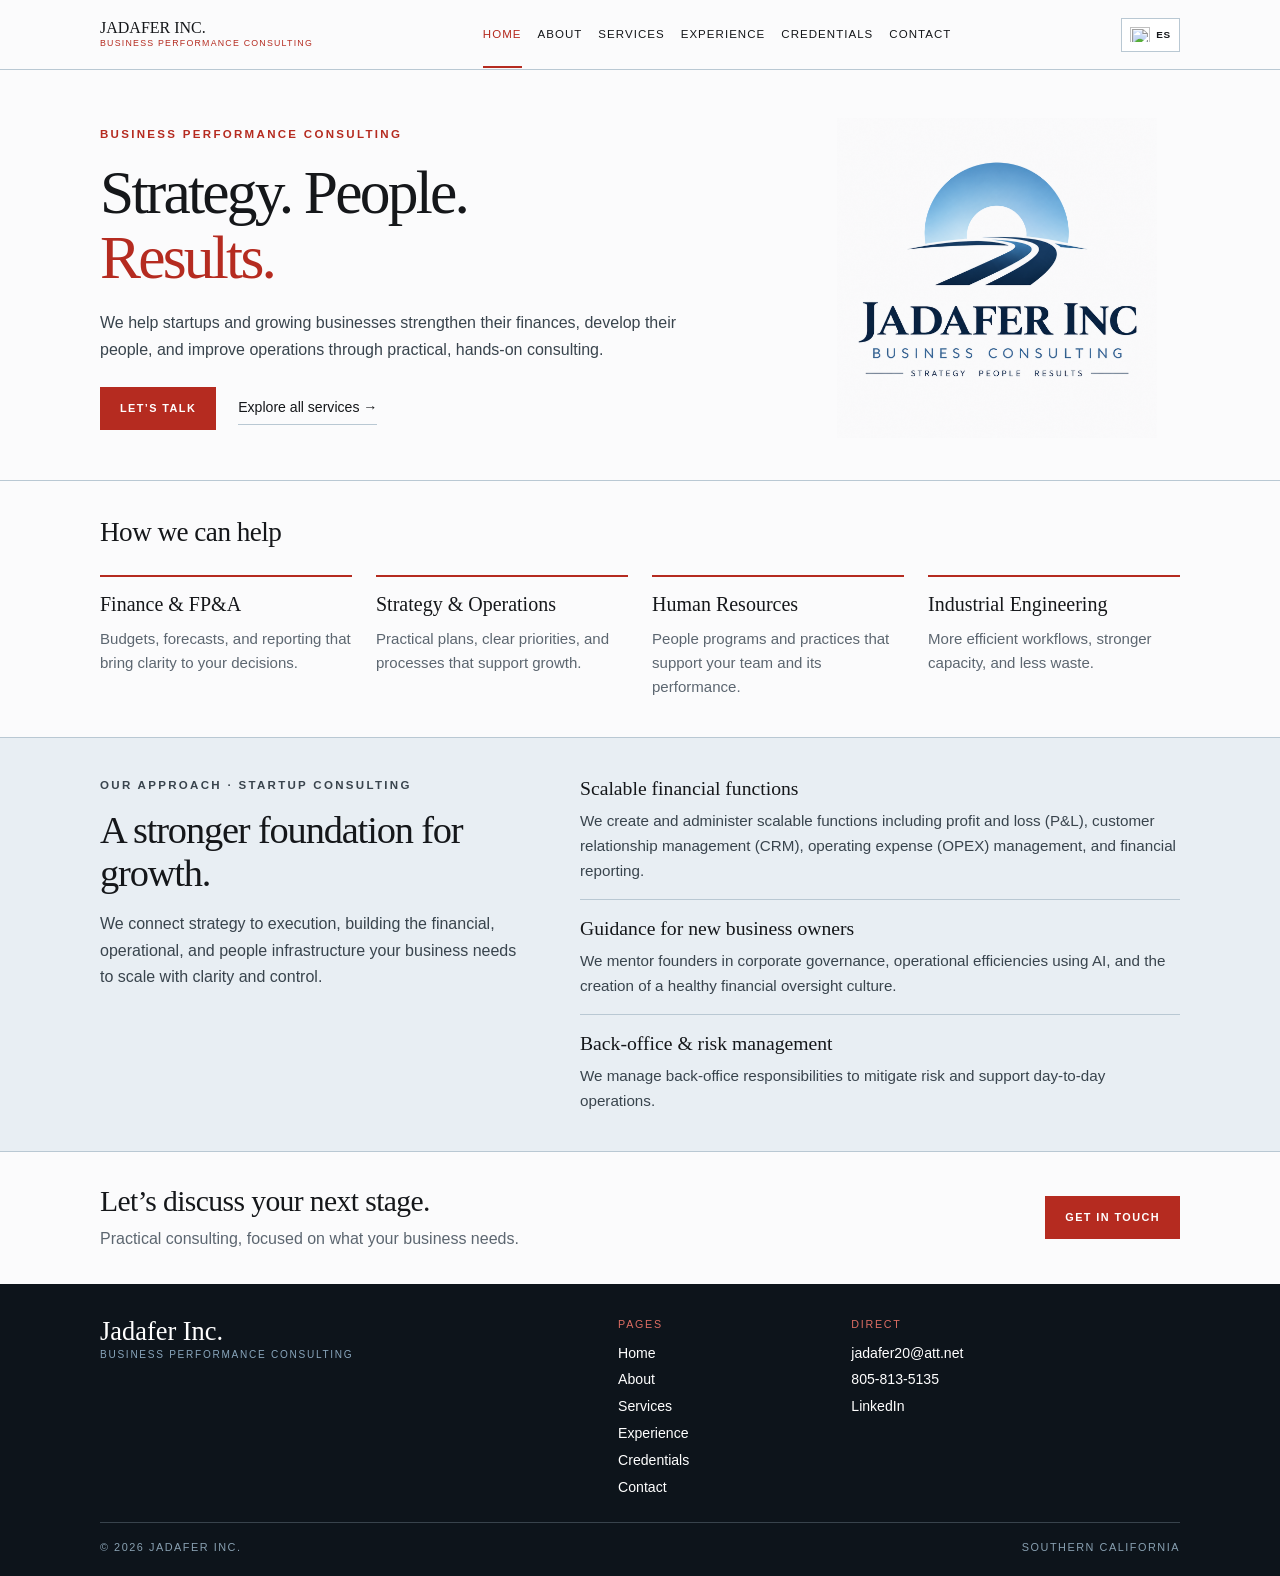
==== commit b378595e: "Simplify bilingual home pages and show certification years only Consolidate Our approach and Startup" ====
--- a/index.html
+++ b/index.html
@@ -1,42 +1,6 @@
-<!doctype html><html lang="en"><head><meta charset="utf-8"><meta name="viewport" content="width=device-width,initial-scale=1"><title>Home | Jadafer Inc.</title><meta name="description" content="Business Performance Consulting: finance, strategy, human resources and industrial engineering."><link rel="stylesheet" href="style.css"><link rel="stylesheet" href="style-original-format.css"><link rel="alternate" hreflang="en" href="https://www.jadafer.com/index.html"><link rel="alternate" hreflang="es" href="https://www.jadafer.com/index-es.html"></head><body><a class="skip" href="#main">Skip to content</a><header><div class="wrap nav"><a class="brand" href="index.html"><span><strong>JADAFER INC.</strong><small>Business Performance Consulting</small></span></a><nav class="links" id="navigation" aria-label="Main"><a href="index.html" class="active" aria-current="page">Home</a><a href="about.html">About</a><a href="services.html">Services</a><a href="experience.html">Experience</a><a href="credentials.html">Credentials</a><a href="contact.html">Contact</a></nav><div class="nav-actions"><a class="flag-switch" href="index-es.html" lang="es" aria-label="Ver esta página en español" title="Español"><img src="https://flagcdn.com/w20/co.png" width="20" height="15" alt=""><span>ES</span></a></div><button class="menu" aria-controls="navigation" aria-label="Open menu" aria-expanded="false">☰</button></div></header><main id="main"><section class="hero"><div class="wrap"><div class="section-label"><span class="eyebrow">Business Performance Consulting</span><span class="rule"></span></div><div class="hero-top"><div class="logo-frame"><img src="jadafer-logo.png" alt="Jadafer Inc."></div><div class="hero-copy"><h1>Strategy.<br>People.<em>Results.</em></h1></div></div><div class="hero-lower"><p>Jadafer Inc. helps startups and growing businesses strengthen financial performance, build scalable people practices, and improve operational efficiency through practical, hands-on consulting.</p><div class="actions"><a class="btn red" href="services.html">Our services</a><a class="btn" href="experience.html">View experience</a></div></div></div></section><section class="band"><div class="wrap band-pad"><div class="section-label"><span class="eyebrow">Our approach</span><span class="rule"></span></div><div class="split-intro"><h2>Connect strategy<br>to execution.</h2><p>We build the financial, operational, and people infrastructure your business needs to scale with greater clarity and control.</p></div></div></section><section class="services"><div class="wrap"><div class="section-label"><span class="eyebrow">What we do</span><span class="rule"></span></div><div class="service-grid"><article class="service">
-          <h3>Finance &amp; FP&amp;A</h3>
-          <p>Improve financial visibility and decision-making with stronger planning, reporting, and analysis.</p>
-          <ul>
-            <li>Budgeting and forecasting</li>
-            <li>Financial modeling and dashboards</li>
-            <li>Management reporting and variance analysis</li>
-            <li>Profitability, capital expenditure, and ROI analysis</li>
-            <li>Accounting process review and optimization</li>
-            <li>Microsoft Dynamics and QuickBooks implementation support</li>
-          </ul>
-        </article><article class="service">
-          <h3>Business Strategy &amp; Operations</h3>
-          <p>Translate business goals into actionable plans, measurable priorities, and scalable operating practices.</p>
-          <ul>
-            <li>Strategic business planning</li>
-            <li>Resource allocation and performance management</li>
-            <li>Pricing and investment analysis</li>
-            <li>Operational efficiency and workflow improvement</li>
-            <li>Business process design</li>
-          </ul>
-        </article><article class="service">
-          <h3>Human Resources</h3>
-          <p>Build practical HR programs that support growth, consistency, and employee performance.</p>
-          <ul>
-            <li>Employee handbooks and HR processes</li>
-            <li>Compensation and benefits analysis</li>
-            <li>Hiring and termination processes</li>
-            <li>Sales incentive, merit, and bonus programs</li>
-            <li>Background-check and ergonomic-assessment programs</li>
-          </ul>
-        </article><article class="service">
-          <h3>Industrial Engineering &amp; Process Improvement</h3>
-          <p>Identify bottlenecks, reduce waste, and design more efficient workflows and production systems.</p>
-          <ul>
-            <li>Time and motion studies</li>
-            <li>Capacity and workflow analysis</li>
-            <li>Facility layouts and material flow</li>
-            <li>Production standards and process optimization</li>
-            <li>Six Sigma-based improvement initiatives</li>
-          </ul>
-        </article></div></div></section><section class="band quote-band"><div class="wrap"><div class="quote">“Practical consulting should improve how a business makes decisions, uses resources, develops people, and gets work done.”</div></div></section><section class="band"><div class="wrap band-pad"><div class="section-label"><span class="eyebrow">Startup consulting</span><span class="rule"></span></div><div class="split-intro"><h2>Scalable financial functions for startups</h2><div><p>We consult with startups to create and administer a full suite of scalable financial functions, including profit and loss (P&amp;L), customer relationship management (CRM), operating expense (OPEX) management, and financial reporting.</p><p>We mentor new business owners in corporate governance, operational efficiencies using AI, and the creation of a healthy financial oversight culture.</p><p>We manage back-office responsibilities to mitigate risk.</p></div></div></div></section><section class="cta"><div class="wrap cta-grid"><div><h2>Ready to improve business performance?</h2><p>Let’s talk about your next stage of growth.</p></div><a class="btn red" href="contact.html">Get in touch</a></div></section></main><footer><div class="wrap"><div class="footer-grid"><div><div class="footer-name">Jadafer Inc.</div><div class="footer-tag">Business Performance Consulting</div></div><div><div class="footer-head">Pages</div><div class="footer-links"><a href="index.html" class="active" aria-current="page">Home</a><a href="about.html">About</a><a href="services.html">Services</a><a href="experience.html">Experience</a><a href="credentials.html">Credentials</a><a href="contact.html">Contact</a></div></div><div><div class="footer-head">Direct</div><div class="footer-links"><a href="mailto:JADAFER20@ATT.NET">jadafer20@att.net</a><a href="tel:+18058135135">805-813-5135</a><a href="https://www.linkedin.com/in/javierdfernandez">LinkedIn</a></div></div></div><div class="footer-bottom"><span>© <span data-year></span> Jadafer Inc.</span><span>Southern California</span></div></div></footer><script src="app.js"></script></body></html>+<!doctype html><html lang="en"><head><meta charset="utf-8"><meta name="viewport" content="width=device-width,initial-scale=1"><title>Home | Jadafer Inc.</title><meta name="description" content="Business Performance Consulting: finance, strategy, human resources and industrial engineering."><link rel="stylesheet" href="style.css"><link rel="stylesheet" href="style-original-format.css"><link rel="alternate" hreflang="en" href="https://www.jadafer.com/index.html"><link rel="alternate" hreflang="es" href="https://www.jadafer.com/index-es.html"><link rel="stylesheet" href="home.css"></head><body class="home-page"><a class="skip" href="#main">Skip to content</a><header><div class="wrap nav"><a class="brand" href="index.html"><span><strong>JADAFER INC.</strong><small>Business Performance Consulting</small></span></a><nav class="links" id="navigation" aria-label="Main"><a href="index.html" class="active" aria-current="page">Home</a><a href="about.html">About</a><a href="services.html">Services</a><a href="experience.html">Experience</a><a href="credentials.html">Credentials</a><a href="contact.html">Contact</a></nav><div class="nav-actions"><a class="flag-switch" href="index-es.html" lang="es" aria-label="Ver esta página en español" title="Español"><img src="https://flagcdn.com/w20/co.png" width="20" height="15" alt=""><span>ES</span></a></div><button class="menu" aria-controls="navigation" aria-label="Open menu" aria-expanded="false">☰</button></div></header><main id="main">
+<section class="home-hero"><div class="wrap home-hero-grid"><div class="home-intro"><p class="eyebrow">Business Performance Consulting</p><h1>Strategy. People.<br><em>Results.</em></h1><p class="home-lead">We help startups and growing businesses strengthen their finances, develop their people, and improve operations through practical, hands-on consulting.</p><div class="actions"><a class="btn red" href="contact.html">Let’s talk</a><a class="home-text-link" href="services.html">Explore all services <span aria-hidden="true">→</span></a></div></div><div class="home-logo"><img src="jadafer-logo.png" alt="Jadafer Inc." width="1254" height="1254"></div></div></section>
+<section class="home-services" aria-labelledby="services-title"><div class="wrap"><div class="home-section-heading"><h2 id="services-title">How we can help</h2></div><div class="home-service-grid"><article class="home-service"><h3>Finance &amp; FP&amp;A</h3><p>Budgets, forecasts, and reporting that bring clarity to your decisions.</p></article><article class="home-service"><h3>Strategy &amp; Operations</h3><p>Practical plans, clear priorities, and processes that support growth.</p></article><article class="home-service"><h3>Human Resources</h3><p>People programs and practices that support your team and its performance.</p></article><article class="home-service"><h3>Industrial Engineering</h3><p>More efficient workflows, stronger capacity, and less waste.</p></article></div></div></section>
+<section class="home-approach" aria-labelledby="approach-title"><div class="wrap home-approach-grid"><div><p class="eyebrow">Our approach · Startup consulting</p><h2 id="approach-title">A stronger foundation for growth.</h2><p>We connect strategy to execution, building the financial, operational, and people infrastructure your business needs to scale with clarity and control.</p></div><div class="approach-items"><div class="approach-item"><h3>Scalable financial functions</h3><p>We create and administer scalable functions including profit and loss (P&amp;L), customer relationship management (CRM), operating expense (OPEX) management, and financial reporting.</p></div><div class="approach-item"><h3>Guidance for new business owners</h3><p>We mentor founders in corporate governance, operational efficiencies using AI, and the creation of a healthy financial oversight culture.</p></div><div class="approach-item"><h3>Back-office &amp; risk management</h3><p>We manage back-office responsibilities to mitigate risk and support day-to-day operations.</p></div></div></div></section>
+<section class="home-contact"><div class="wrap home-contact-grid"><div><h2>Let’s discuss your next stage.</h2><p>Practical consulting, focused on what your business needs.</p></div><a class="btn red" href="contact.html">Get in touch</a></div></section>
+</main><footer><div class="wrap"><div class="footer-grid"><div><div class="footer-name">Jadafer Inc.</div><div class="footer-tag">Business Performance Consulting</div></div><div><div class="footer-head">Pages</div><div class="footer-links"><a href="index.html" class="active" aria-current="page">Home</a><a href="about.html">About</a><a href="services.html">Services</a><a href="experience.html">Experience</a><a href="credentials.html">Credentials</a><a href="contact.html">Contact</a></div></div><div><div class="footer-head">Direct</div><div class="footer-links"><a href="mailto:JADAFER20@ATT.NET">jadafer20@att.net</a><a href="tel:+18058135135">805-813-5135</a><a href="https://www.linkedin.com/in/javierdfernandez">LinkedIn</a></div></div></div><div class="footer-bottom"><span>© <span data-year></span> Jadafer Inc.</span><span>Southern California</span></div></div></footer><script src="app.js"></script></body></html>
--- a/home.css
+++ b/home.css
@@ -0,0 +1,59 @@
+/* Home page: compact overview with one consolidated approach section. */
+.home-page .wrap{max-width:1080px}
+.home-hero{padding:48px 0 42px}
+.home-hero-grid{display:grid;grid-template-columns:minmax(0,1.45fr) minmax(220px,.8fr);gap:48px;align-items:center}
+.home-intro .eyebrow{margin:0 0 16px}
+.home-intro h1{font-size:clamp(2.65rem,4.8vw,4.1rem);line-height:1.06;letter-spacing:-.045em;margin:0}
+.home-intro h1 em{color:var(--red);font-style:normal}
+.home-lead{max-width:610px;color:#39444d;margin:20px 0 24px;line-height:1.65}
+.home-intro .actions{align-items:center;gap:22px}
+.home-text-link{font-size:.88rem;border-bottom:1px solid var(--line);padding:5px 0}
+.home-text-link:hover{color:var(--red);border-color:var(--red)}
+.home-logo img{width:100%;height:auto;max-width:320px;margin:auto;mix-blend-mode:multiply}
+.home-services{padding:30px 0 38px;border-top:1px solid var(--line)}
+.home-section-heading h2{font-size:1.7rem;margin:0 0 22px;letter-spacing:-.02em}
+.home-service-grid{display:grid;grid-template-columns:repeat(4,minmax(0,1fr));gap:24px}
+.home-service{border-top:2px solid var(--red);padding-top:14px}
+.home-service h3{font-size:1.25rem;line-height:1.3;margin:0 0 10px}
+.home-service p{font-size:.94rem;color:var(--muted);margin:0;line-height:1.6}
+.home-approach{background:#e8eef3;border-block:1px solid var(--line);padding:38px 0}
+.home-approach-grid{display:grid;grid-template-columns:minmax(0,.9fr) minmax(0,1.25fr);gap:48px}
+.home-approach .eyebrow{margin:0 0 14px}
+.home-approach h2{font-size:clamp(2rem,3vw,2.65rem);line-height:1.12;letter-spacing:-.03em;margin:0 0 16px;max-width:420px}
+.home-approach p{color:#39444d;margin:0;line-height:1.65}
+.approach-item+.approach-item{margin-top:16px;padding-top:16px;border-top:1px solid var(--line)}
+.approach-item h3{font-size:1.23rem;line-height:1.3;margin:0 0 6px}
+.approach-item p{font-size:.95rem}
+.home-contact{padding:32px 0}
+.home-contact-grid{display:flex;justify-content:space-between;align-items:center;gap:24px}
+.home-contact h2{font-size:1.85rem;line-height:1.2;letter-spacing:-.02em;margin:0 0 8px}
+.home-contact p{margin:0;color:var(--muted)}
+.home-contact .btn{flex-shrink:0}
+.home-page footer{padding:32px 0 20px}
+.home-page .footer-grid{gap:36px}
+.home-page .footer-name{font-size:1.65rem}
+.home-page .footer-links{gap:5px;margin-top:10px;font-size:.88rem}
+.home-page .footer-bottom{margin-top:24px;padding-top:16px}
+@media(max-width:850px){
+ .home-hero-grid{gap:26px;grid-template-columns:minmax(0,1.4fr) minmax(180px,.7fr)}
+ .home-service-grid{grid-template-columns:repeat(2,minmax(0,1fr));gap:24px 28px}
+ .home-approach-grid{gap:28px;grid-template-columns:1fr 1.2fr}
+}
+@media(max-width:580px){
+ .home-hero{padding:28px 0}
+ .home-hero-grid{display:flex;flex-direction:column;gap:22px;align-items:stretch}
+ .home-logo{order:-1;align-self:flex-start;width:125px}
+ .home-intro h1{font-size:2.65rem}
+ .home-intro .eyebrow{font-size:.65rem;margin-bottom:12px}
+ .home-lead{margin:16px 0 20px}
+ .home-intro .actions{gap:16px}
+ .home-service-grid{gap:22px 18px}
+ .home-service h3{font-size:1.13rem}
+ .home-service p{font-size:.88rem}
+ .home-services,.home-approach{padding:28px 0}
+ .home-approach-grid{grid-template-columns:1fr;gap:24px}
+ .home-approach h2{font-size:2.1rem}
+ .home-contact-grid{align-items:flex-start;flex-direction:column;gap:18px}
+ .home-contact h2{font-size:1.65rem}
+ .home-page .footer-grid{gap:22px}
+}
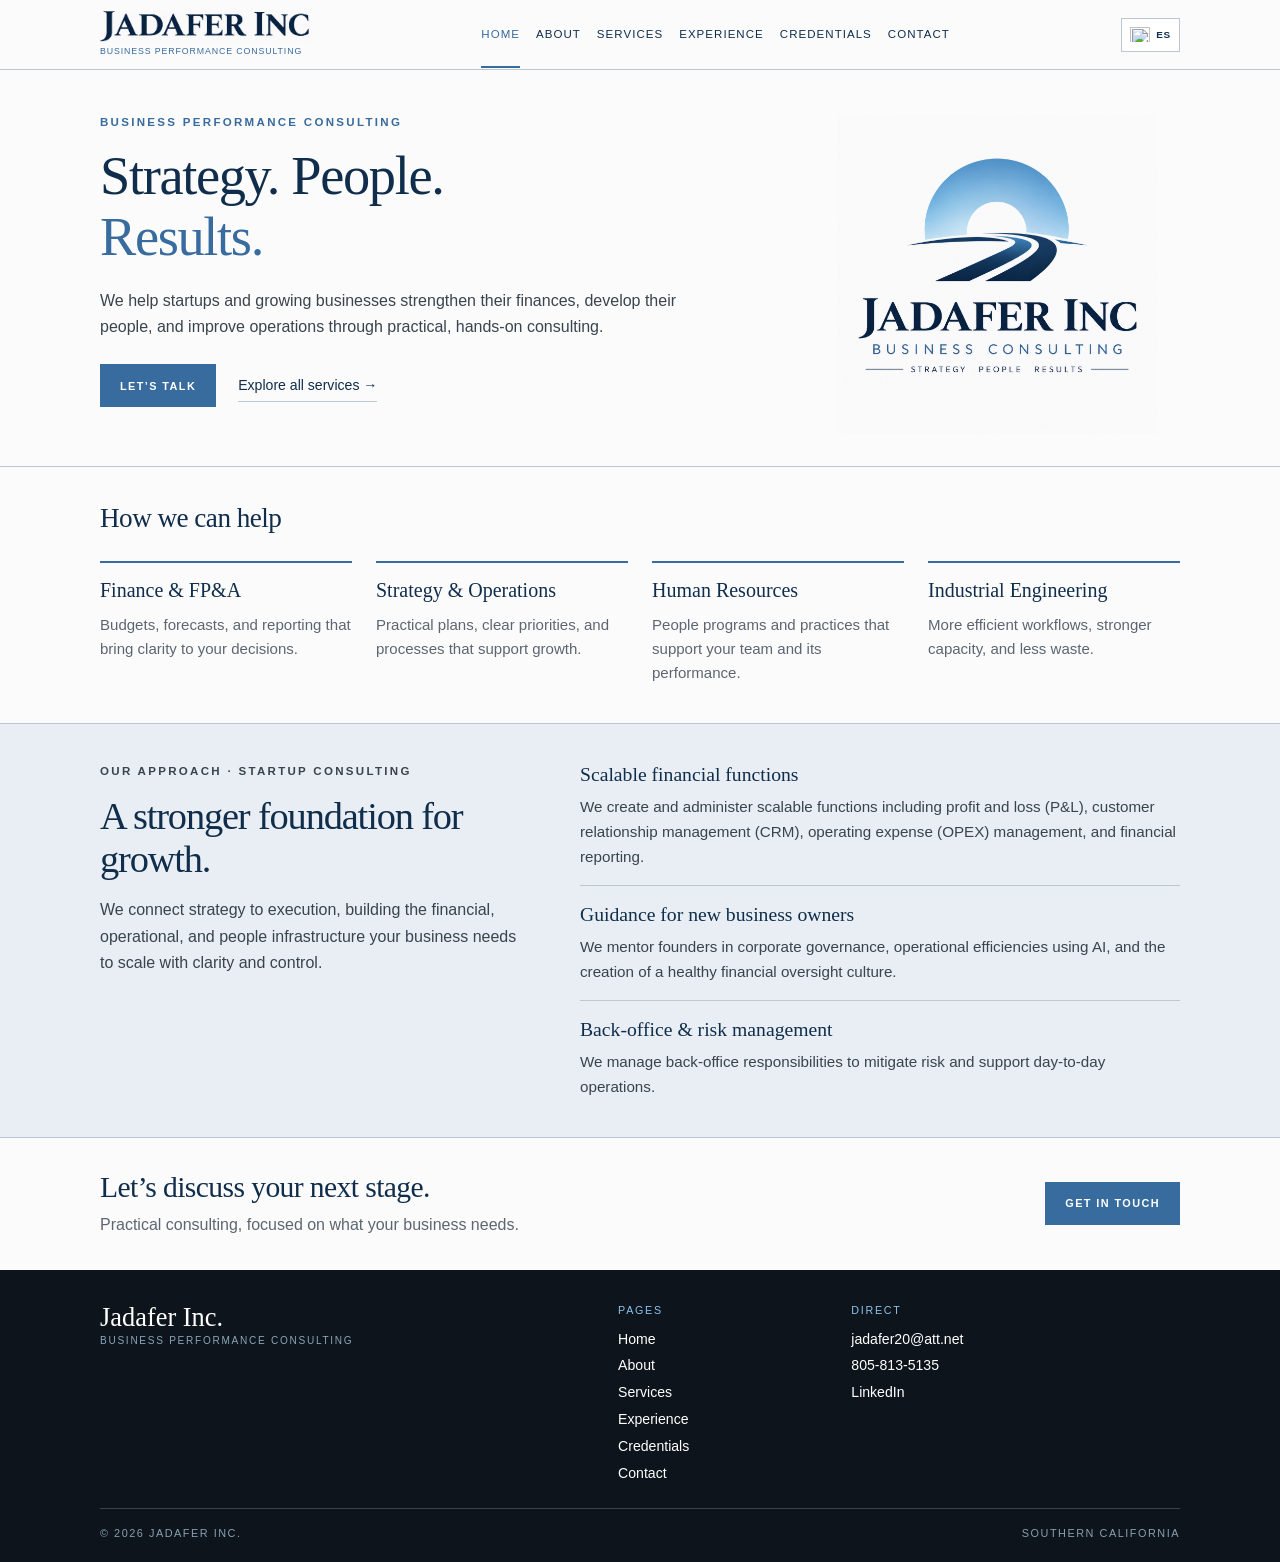
==== commit f1be1ebc: "Unify page layouts and use logo header lettering" ====
--- a/index.html
+++ b/index.html
@@ -1,4 +1,4 @@
-<!doctype html><html lang="en"><head><meta charset="utf-8"><meta name="viewport" content="width=device-width,initial-scale=1"><title>Home | Jadafer Inc.</title><meta name="description" content="Business Performance Consulting: finance, strategy, human resources and industrial engineering."><link rel="stylesheet" href="style.css"><link rel="stylesheet" href="style-original-format.css"><link rel="alternate" hreflang="en" href="https://www.jadafer.com/index.html"><link rel="alternate" hreflang="es" href="https://www.jadafer.com/index-es.html"><link rel="stylesheet" href="home.css"></head><body class="home-page"><a class="skip" href="#main">Skip to content</a><header><div class="wrap nav"><a class="brand" href="index.html"><span><strong>JADAFER INC.</strong><small>Business Performance Consulting</small></span></a><nav class="links" id="navigation" aria-label="Main"><a href="index.html" class="active" aria-current="page">Home</a><a href="about.html">About</a><a href="services.html">Services</a><a href="experience.html">Experience</a><a href="credentials.html">Credentials</a><a href="contact.html">Contact</a></nav><div class="nav-actions"><a class="flag-switch" href="index-es.html" lang="es" aria-label="Ver esta página en español" title="Español"><img src="https://flagcdn.com/w20/co.png" width="20" height="15" alt=""><span>ES</span></a></div><button class="menu" aria-controls="navigation" aria-label="Open menu" aria-expanded="false">☰</button></div></header><main id="main">
+<!doctype html><html lang="en"><head><meta charset="utf-8"><meta name="viewport" content="width=device-width,initial-scale=1"><title>Home | Jadafer Inc.</title><meta name="description" content="Business Performance Consulting: finance, strategy, human resources and industrial engineering."><link rel="stylesheet" href="style.css"><link rel="stylesheet" href="style-original-format.css"><link rel="alternate" hreflang="en" href="https://www.jadafer.com/index.html"><link rel="alternate" hreflang="es" href="https://www.jadafer.com/index-es.html"><link rel="stylesheet" href="home.css"><link rel="stylesheet" href="site.css"></head><body class="home-page"><a class="skip" href="#main">Skip to content</a><header><div class="wrap nav"><a class="brand" href="index.html"><span><span class="brand-wordmark"><img src="jadafer-logo.png" alt="Jadafer Inc." width="1254" height="1254"></span><small>Business Performance Consulting</small></span></a><nav class="links" id="navigation" aria-label="Main"><a href="index.html" class="active" aria-current="page">Home</a><a href="about.html">About</a><a href="services.html">Services</a><a href="experience.html">Experience</a><a href="credentials.html">Credentials</a><a href="contact.html">Contact</a></nav><div class="nav-actions"><a class="flag-switch" href="index-es.html" lang="es" aria-label="Ver esta página en español" title="Español"><img src="https://flagcdn.com/w20/co.png" width="20" height="15" alt=""><span>ES</span></a></div><button class="menu" aria-controls="navigation" aria-label="Open menu" aria-expanded="false">☰</button></div></header><main id="main">
 <section class="home-hero"><div class="wrap home-hero-grid"><div class="home-intro"><p class="eyebrow">Business Performance Consulting</p><h1>Strategy. People.<br><em>Results.</em></h1><p class="home-lead">We help startups and growing businesses strengthen their finances, develop their people, and improve operations through practical, hands-on consulting.</p><div class="actions"><a class="btn red" href="contact.html">Let’s talk</a><a class="home-text-link" href="services.html">Explore all services <span aria-hidden="true">→</span></a></div></div><div class="home-logo"><img src="jadafer-logo.png" alt="Jadafer Inc." width="1254" height="1254"></div></div></section>
 <section class="home-services" aria-labelledby="services-title"><div class="wrap"><div class="home-section-heading"><h2 id="services-title">How we can help</h2></div><div class="home-service-grid"><article class="home-service"><h3>Finance &amp; FP&amp;A</h3><p>Budgets, forecasts, and reporting that bring clarity to your decisions.</p></article><article class="home-service"><h3>Strategy &amp; Operations</h3><p>Practical plans, clear priorities, and processes that support growth.</p></article><article class="home-service"><h3>Human Resources</h3><p>People programs and practices that support your team and its performance.</p></article><article class="home-service"><h3>Industrial Engineering</h3><p>More efficient workflows, stronger capacity, and less waste.</p></article></div></div></section>
 <section class="home-approach" aria-labelledby="approach-title"><div class="wrap home-approach-grid"><div><p class="eyebrow">Our approach · Startup consulting</p><h2 id="approach-title">A stronger foundation for growth.</h2><p>We connect strategy to execution, building the financial, operational, and people infrastructure your business needs to scale with clarity and control.</p></div><div class="approach-items"><div class="approach-item"><h3>Scalable financial functions</h3><p>We create and administer scalable functions including profit and loss (P&amp;L), customer relationship management (CRM), operating expense (OPEX) management, and financial reporting.</p></div><div class="approach-item"><h3>Guidance for new business owners</h3><p>We mentor founders in corporate governance, operational efficiencies using AI, and the creation of a healthy financial oversight culture.</p></div><div class="approach-item"><h3>Back-office &amp; risk management</h3><p>We manage back-office responsibilities to mitigate risk and support day-to-day operations.</p></div></div></div></section>
--- a/style.css
+++ b/style.css
@@ -1,3 +1,3 @@
-:root{--ink:#15171a;--muted:#5c6670;--red:#b52b20;--blue:#dfe8ef;--line:#b9c8d3;--paper:#fbfbfc;--night:#0d141b;--max:1120px}*{box-sizing:border-box}html{scroll-behavior:smooth}body{margin:0;background:var(--paper);color:var(--ink);font-family:Arial,Helvetica,sans-serif;font-size:16px;line-height:1.55}a{color:inherit;text-decoration:none}img{display:block;max-width:100%}.wrap{width:min(var(--max),calc(100% - 44px));margin:auto}.serif,h1,h2,h3,.quote{font-family:Georgia,'Times New Roman',serif;font-weight:400}.eyebrow{font-size:.72rem;letter-spacing:.2em;text-transform:uppercase;color:var(--red);font-weight:700}.rule{height:1px;background:var(--line);flex:1}.section-label{display:flex;align-items:center;gap:16px;margin-bottom:30px}.section-label .eyebrow{white-space:nowrap}header{height:70px;border-bottom:1px solid var(--line);background:rgba(251,251,252,.96);position:sticky;top:0;z-index:20}.nav{height:100%;display:flex;align-items:center;justify-content:space-between;gap:28px}.brand{display:grid;grid-template-columns:34px auto;gap:10px;align-items:center}.monogram{width:34px;height:34px;background:var(--night);color:white;display:grid;place-items:center;font:700 .85rem Georgia}.brand strong{display:block;font:400 1rem Georgia}.brand small{display:block;color:var(--red);letter-spacing:.14em;font-size:.57rem;text-transform:uppercase}.links{display:flex;gap:25px;align-items:center;font-size:.72rem;letter-spacing:.14em;text-transform:uppercase}.links a{padding:25px 0 22px;border-bottom:2px solid transparent}.links a:hover,.links a.active{color:var(--red);border-color:var(--red)}.nav-actions{display:flex;gap:8px;align-items:center}.icon-btn{width:34px;height:34px;border:1px solid var(--line);display:grid;place-items:center;background:white;font-size:.7rem}.icon-btn svg{width:14px;height:14px;fill:currentColor}.flag-switch{height:34px;min-width:54px;padding:0 8px;border:1px solid var(--line);display:flex;align-items:center;justify-content:center;gap:6px;background:#fff;font-size:.62rem;font-weight:700;letter-spacing:.08em}.flag-switch:hover{border-color:#8295a4;background:#f3f6f8}.flag-switch img{display:block;width:20px;height:auto;flex:0 0 auto}.menu{display:none;border:1px solid var(--line);background:#fff;width:40px;height:36px;font-size:1.2rem}.hero{padding:92px 0 72px}.hero-top{display:grid;grid-template-columns:320px 1fr;gap:48px;align-items:center}.headshot-frame{border:1px solid #8299aa;padding:9px}.headshot-frame img{width:100%;aspect-ratio:4/5;object-fit:cover;object-position:center top}.hero-copy h1{font-size:clamp(3.2rem,6vw,6.25rem);line-height:.91;letter-spacing:-.055em;margin:15px 0 0;max-width:760px}.hero-copy em{display:block;color:var(--red);font-weight:400}.hero-lower{border-top:1px solid var(--line);margin-top:38px;padding-top:30px;display:grid;grid-template-columns:1.1fr auto;gap:35px;align-items:end}.hero-lower p{max-width:760px;margin:0;color:#303941}.actions{display:flex;gap:12px;flex-wrap:wrap}.btn{display:inline-flex;align-items:center;justify-content:center;min-height:43px;padding:0 19px;border:1px solid #8295a4;text-transform:uppercase;letter-spacing:.13em;font-size:.68rem;font-weight:700;background:white}.btn.red{background:var(--red);border-color:var(--red);color:white}.btn:hover{transform:translateY(-1px)}section.band{background:#e8eef3;border-block:1px solid var(--line)}.band-pad{padding:82px 0}.split-intro{display:grid;grid-template-columns:minmax(0,1.55fr) minmax(300px,.85fr);gap:56px;align-items:start}.split-intro h2,.page-title{font-size:clamp(3rem,4.35vw,4.75rem);line-height:.94;letter-spacing:-.045em;margin:0}.split-intro p{margin:6px 0 0;color:#39444d;max-width:430px}.automation{margin-top:42px;border-top:1px solid #91a6b4}.auto-row{display:grid;grid-template-columns:42px 1.2fr 28px 1fr;gap:18px;align-items:center;padding:17px 0;border-bottom:1px solid #b6c5d0}.auto-row s{color:#6b757e}.auto-row b{color:var(--red)}.auto-icon{width:32px;height:32px;border:1px solid #91a6b4;display:grid;place-items:center;color:var(--red)}.wide-photo{padding:72px 0}.wide-photo img{width:100%;height:auto}.caption{font-size:.62rem;letter-spacing:.18em;text-transform:uppercase;color:var(--red);margin-top:8px}.facts{padding:20px 0 70px}.fact-grid{display:grid;grid-template-columns:repeat(3,1fr);border-top:1px solid var(--line)}.fact{padding:25px 20px;border-right:1px solid var(--line);text-align:center}.fact:nth-child(3n){border-right:0}.fact strong{display:block;font:400 2.65rem Georgia;color:var(--red);line-height:1}.fact span{display:block;margin-top:8px;color:#414a52}.quote-band{padding:70px 0}.quote{font-size:clamp(2.2rem,4.2vw,4.4rem);line-height:1.02;max-width:850px}.services{padding:76px 0}.service-grid{display:grid;grid-template-columns:1fr 1fr}.service{padding:24px 28px 28px 0;border-top:1px solid var(--line)}.service:nth-child(even){padding-left:28px;border-left:1px solid var(--line)}.service h3{font-size:1.55rem;margin:0 0 9px}.service p{margin:0;color:var(--muted)}.cta{background:#e8eef3;border-top:1px solid var(--line);padding:68px 0}.cta-grid{display:grid;grid-template-columns:1fr auto;align-items:end;gap:30px}.cta h2{font-size:clamp(2.5rem,4.5vw,4.6rem);line-height:.96;margin:0;max-width:700px}.page-hero{padding:80px 0 48px}.page-title{max-width:900px}.page-photo{margin-top:52px}.page-photo img{width:100%;aspect-ratio:16/9;object-fit:cover}.profile-grid{display:grid;grid-template-columns:1.5fr .65fr;gap:70px;padding:54px 0 75px;border-top:1px solid var(--line)}.profile-copy p:first-child:first-letter{float:left;font:400 4rem Georgia;color:var(--red);line-height:.72;padding-right:8px}.side-image{border-left:1px solid var(--line);padding-left:30px}.side-image img{aspect-ratio:4/5;object-fit:cover}.mini-stat{padding:17px 0;border-bottom:1px solid var(--line)}.mini-stat strong{display:block;font:400 2rem Georgia;color:var(--red)}.career{padding:30px 0 80px}.job{display:grid;grid-template-columns:175px 1fr;gap:35px;padding:34px 0;border-top:1px solid var(--line)}.job-meta{font-size:.68rem;letter-spacing:.13em;text-transform:uppercase;color:var(--red)}.job h2{font-size:2rem;margin:0}.job .role{color:var(--red);margin:3px 0 16px}.job ul{padding-left:18px;margin:14px 0 0}.job li{margin:9px 0}.credentials{padding:35px 0 80px}.cred-section{border-top:1px solid var(--line);padding:30px 0 12px}.edu-row,.cert-row{display:grid;grid-template-columns:170px 1fr auto;gap:28px;padding:18px 0;border-bottom:1px solid #cbd6dd}.edu-row h3,.cert-row h3{font-size:1.2rem;margin:0}.cap-grid{display:grid;grid-template-columns:1fr 1fr;margin-top:30px}.cap{padding:20px 28px 20px 0;border-top:1px solid var(--line)}.cap:nth-child(even){padding-left:28px;border-left:1px solid var(--line)}.cap h3{color:var(--red);font:700 .72rem Arial;text-transform:uppercase;letter-spacing:.16em}.cap ul{list-style:none;padding:0;margin:0}.cap li{margin:6px 0}.contact-main{display:grid;grid-template-columns:1.3fr .7fr;gap:55px;padding:40px 0 75px;border-top:1px solid var(--line)}.contact-list{border-top:1px solid var(--line)}.contact-row{display:grid;grid-template-columns:110px 1fr;padding:16px 0;border-bottom:1px solid var(--line)}.contact-row span:first-child{color:#7a858d;text-transform:uppercase;letter-spacing:.14em;font-size:.68rem}.contact-linkedin-label{display:flex;align-items:center;gap:7px}.contact-linkedin-label svg{width:14px;height:14px;fill:#0a66c2;flex:0 0 auto}.resume-box{border-left:1px solid var(--line);padding-left:34px}.resume-box p{color:var(--muted)}.faq-grid{display:grid;grid-template-columns:1fr 1fr;gap:0 45px}.faq{border-left:2px solid var(--line);padding:0 0 24px 18px}.faq h3{font-size:1.3rem;margin:0 0 9px}.faq p{margin:0;color:var(--muted)}footer{background:var(--night);color:white;padding:58px 0 28px}.footer-grid{display:grid;grid-template-columns:1.1fr .45fr .75fr;gap:60px}.footer-name{font:400 2rem Georgia}.footer-tag{font-size:.63rem;letter-spacing:.17em;color:#89a6bc;text-transform:uppercase}.footer-head{font-size:.67rem;text-transform:uppercase;letter-spacing:.16em;color:#dc6d63}.footer-links{display:grid;gap:8px;margin-top:14px}.footer-bottom{border-top:1px solid #38434c;margin-top:45px;padding-top:20px;display:flex;justify-content:space-between;color:#88a0b1;font-size:.68rem;letter-spacing:.14em;text-transform:uppercase}@media(max-width:850px){header{height:auto}.nav{min-height:66px}.links{display:none;position:absolute;top:66px;left:0;right:0;background:var(--paper);padding:15px 22px;border-bottom:1px solid var(--line);flex-direction:column;align-items:flex-start}.links.open{display:flex}.links a{padding:8px 0}.menu{display:block}.nav-actions{display:flex;margin-left:auto}.hero-top,.hero-lower,.split-intro,.profile-grid,.contact-main,.cta-grid{grid-template-columns:1fr}.hero-top{gap:36px}.headshot-frame{max-width:420px}.hero-lower{align-items:start}.fact-grid{grid-template-columns:1fr 1fr}.fact:nth-child(3n){padding-left:0}.job{grid-template-columns:1fr;gap:10px}.page-photo img{aspect-ratio:4/3}.footer-grid{grid-template-columns:1fr 1fr}.footer-grid>div:first-child{grid-column:1/-1}}@media(max-width:580px){.wrap{width:min(100% - 30px,var(--max))}.hero,.page-hero{padding-top:55px}.hero-copy h1,.page-title,.split-intro h2{font-size:3rem}.service-grid,.cap-grid,.faq-grid,.fact-grid{grid-template-columns:1fr}.service:nth-child(even),.cap:nth-child(even){padding-left:0;border-left:0}.fact{border-right:0;border-bottom:1px solid var(--line)}.auto-row{grid-template-columns:36px 1fr}.auto-row b{grid-column:2}.auto-row>span:nth-child(3){display:none}.edu-row,.cert-row{grid-template-columns:1fr;gap:7px}.footer-grid{grid-template-columns:1fr}.footer-grid>div:first-child{grid-column:auto}.footer-bottom{display:grid;gap:8px}.brand strong{font-size:.9rem}}
+:root{--ink:#102e4c;--muted:#5c6670;--red:#386b9e;--blue:#dfe8ef;--line:#b9c8d3;--paper:#fbfbfc;--night:#0d141b;--max:1120px}*{box-sizing:border-box}html{scroll-behavior:smooth}body{margin:0;background:var(--paper);color:var(--ink);font-family:Arial,Helvetica,sans-serif;font-size:16px;line-height:1.55}a{color:inherit;text-decoration:none}img{display:block;max-width:100%}.wrap{width:min(var(--max),calc(100% - 44px));margin:auto}.serif,h1,h2,h3,.quote{font-family:Georgia,'Times New Roman',serif;font-weight:400}.eyebrow{font-size:.72rem;letter-spacing:.2em;text-transform:uppercase;color:var(--red);font-weight:700}.rule{height:1px;background:var(--line);flex:1}.section-label{display:flex;align-items:center;gap:16px;margin-bottom:30px}.section-label .eyebrow{white-space:nowrap}header{height:70px;border-bottom:1px solid var(--line);background:rgba(251,251,252,.96);position:sticky;top:0;z-index:20}.nav{height:100%;display:flex;align-items:center;justify-content:space-between;gap:28px}.brand{display:grid;grid-template-columns:34px auto;gap:10px;align-items:center}.monogram{width:34px;height:34px;background:var(--night);color:white;display:grid;place-items:center;font:700 .85rem Georgia}.brand strong{display:block;font:400 1rem Georgia}.brand small{display:block;color:var(--red);letter-spacing:.14em;font-size:.57rem;text-transform:uppercase}.links{display:flex;gap:25px;align-items:center;font-size:.72rem;letter-spacing:.14em;text-transform:uppercase}.links a{padding:25px 0 22px;border-bottom:2px solid transparent}.links a:hover,.links a.active{color:var(--red);border-color:var(--red)}.nav-actions{display:flex;gap:8px;align-items:center}.icon-btn{width:34px;height:34px;border:1px solid var(--line);display:grid;place-items:center;background:white;font-size:.7rem}.icon-btn svg{width:14px;height:14px;fill:currentColor}.flag-switch{height:34px;min-width:54px;padding:0 8px;border:1px solid var(--line);display:flex;align-items:center;justify-content:center;gap:6px;background:#fff;font-size:.62rem;font-weight:700;letter-spacing:.08em}.flag-switch:hover{border-color:#8295a4;background:#f3f6f8}.flag-switch img{display:block;width:20px;height:auto;flex:0 0 auto}.menu{display:none;border:1px solid var(--line);background:#fff;width:40px;height:36px;font-size:1.2rem}.hero{padding:92px 0 72px}.hero-top{display:grid;grid-template-columns:320px 1fr;gap:48px;align-items:center}.headshot-frame{border:1px solid #8299aa;padding:9px}.headshot-frame img{width:100%;aspect-ratio:4/5;object-fit:cover;object-position:center top}.hero-copy h1{font-size:clamp(3.2rem,6vw,6.25rem);line-height:.91;letter-spacing:-.055em;margin:15px 0 0;max-width:760px}.hero-copy em{display:block;color:var(--red);font-weight:400}.hero-lower{border-top:1px solid var(--line);margin-top:38px;padding-top:30px;display:grid;grid-template-columns:1.1fr auto;gap:35px;align-items:end}.hero-lower p{max-width:760px;margin:0;color:#303941}.actions{display:flex;gap:12px;flex-wrap:wrap}.btn{display:inline-flex;align-items:center;justify-content:center;min-height:43px;padding:0 19px;border:1px solid #8295a4;text-transform:uppercase;letter-spacing:.13em;font-size:.68rem;font-weight:700;background:white}.btn.red{background:var(--red);border-color:var(--red);color:white}.btn:hover{transform:translateY(-1px)}section.band{background:#e8eef3;border-block:1px solid var(--line)}.band-pad{padding:82px 0}.split-intro{display:grid;grid-template-columns:minmax(0,1.55fr) minmax(300px,.85fr);gap:56px;align-items:start}.split-intro h2,.page-title{font-size:clamp(3rem,4.35vw,4.75rem);line-height:.94;letter-spacing:-.045em;margin:0}.split-intro p{margin:6px 0 0;color:#39444d;max-width:430px}.automation{margin-top:42px;border-top:1px solid #91a6b4}.auto-row{display:grid;grid-template-columns:42px 1.2fr 28px 1fr;gap:18px;align-items:center;padding:17px 0;border-bottom:1px solid #b6c5d0}.auto-row s{color:#6b757e}.auto-row b{color:var(--red)}.auto-icon{width:32px;height:32px;border:1px solid #91a6b4;display:grid;place-items:center;color:var(--red)}.wide-photo{padding:72px 0}.wide-photo img{width:100%;height:auto}.caption{font-size:.62rem;letter-spacing:.18em;text-transform:uppercase;color:var(--red);margin-top:8px}.facts{padding:20px 0 70px}.fact-grid{display:grid;grid-template-columns:repeat(3,1fr);border-top:1px solid var(--line)}.fact{padding:25px 20px;border-right:1px solid var(--line);text-align:center}.fact:nth-child(3n){border-right:0}.fact strong{display:block;font:400 2.65rem Georgia;color:var(--red);line-height:1}.fact span{display:block;margin-top:8px;color:#414a52}.quote-band{padding:70px 0}.quote{font-size:clamp(2.2rem,4.2vw,4.4rem);line-height:1.02;max-width:850px}.services{padding:76px 0}.service-grid{display:grid;grid-template-columns:1fr 1fr}.service{padding:24px 28px 28px 0;border-top:1px solid var(--line)}.service:nth-child(even){padding-left:28px;border-left:1px solid var(--line)}.service h3{font-size:1.55rem;margin:0 0 9px}.service p{margin:0;color:var(--muted)}.cta{background:#e8eef3;border-top:1px solid var(--line);padding:68px 0}.cta-grid{display:grid;grid-template-columns:1fr auto;align-items:end;gap:30px}.cta h2{font-size:clamp(2.5rem,4.5vw,4.6rem);line-height:.96;margin:0;max-width:700px}.page-hero{padding:80px 0 48px}.page-title{max-width:900px}.page-photo{margin-top:52px}.page-photo img{width:100%;aspect-ratio:16/9;object-fit:cover}.profile-grid{display:grid;grid-template-columns:1.5fr .65fr;gap:70px;padding:54px 0 75px;border-top:1px solid var(--line)}.profile-copy p:first-child:first-letter{float:left;font:400 4rem Georgia;color:var(--red);line-height:.72;padding-right:8px}.side-image{border-left:1px solid var(--line);padding-left:30px}.side-image img{aspect-ratio:4/5;object-fit:cover}.mini-stat{padding:17px 0;border-bottom:1px solid var(--line)}.mini-stat strong{display:block;font:400 2rem Georgia;color:var(--red)}.career{padding:30px 0 80px}.job{display:grid;grid-template-columns:175px 1fr;gap:35px;padding:34px 0;border-top:1px solid var(--line)}.job-meta{font-size:.68rem;letter-spacing:.13em;text-transform:uppercase;color:var(--red)}.job h2{font-size:2rem;margin:0}.job .role{color:var(--red);margin:3px 0 16px}.job ul{padding-left:18px;margin:14px 0 0}.job li{margin:9px 0}.credentials{padding:35px 0 80px}.cred-section{border-top:1px solid var(--line);padding:30px 0 12px}.edu-row,.cert-row{display:grid;grid-template-columns:170px 1fr auto;gap:28px;padding:18px 0;border-bottom:1px solid #cbd6dd}.edu-row h3,.cert-row h3{font-size:1.2rem;margin:0}.cap-grid{display:grid;grid-template-columns:1fr 1fr;margin-top:30px}.cap{padding:20px 28px 20px 0;border-top:1px solid var(--line)}.cap:nth-child(even){padding-left:28px;border-left:1px solid var(--line)}.cap h3{color:var(--red);font:700 .72rem Arial;text-transform:uppercase;letter-spacing:.16em}.cap ul{list-style:none;padding:0;margin:0}.cap li{margin:6px 0}.contact-main{display:grid;grid-template-columns:1.3fr .7fr;gap:55px;padding:40px 0 75px;border-top:1px solid var(--line)}.contact-list{border-top:1px solid var(--line)}.contact-row{display:grid;grid-template-columns:110px 1fr;padding:16px 0;border-bottom:1px solid var(--line)}.contact-row span:first-child{color:#7a858d;text-transform:uppercase;letter-spacing:.14em;font-size:.68rem}.contact-linkedin-label{display:flex;align-items:center;gap:7px}.contact-linkedin-label svg{width:14px;height:14px;fill:#0a66c2;flex:0 0 auto}.resume-box{border-left:1px solid var(--line);padding-left:34px}.resume-box p{color:var(--muted)}.faq-grid{display:grid;grid-template-columns:1fr 1fr;gap:0 45px}.faq{border-left:2px solid var(--line);padding:0 0 24px 18px}.faq h3{font-size:1.3rem;margin:0 0 9px}.faq p{margin:0;color:var(--muted)}footer{background:var(--night);color:white;padding:58px 0 28px}.footer-grid{display:grid;grid-template-columns:1.1fr .45fr .75fr;gap:60px}.footer-name{font:400 2rem Georgia}.footer-tag{font-size:.63rem;letter-spacing:.17em;color:#89a6bc;text-transform:uppercase}.footer-head{font-size:.67rem;text-transform:uppercase;letter-spacing:.16em;color:#8dc3ed}.footer-links{display:grid;gap:8px;margin-top:14px}.footer-bottom{border-top:1px solid #38434c;margin-top:45px;padding-top:20px;display:flex;justify-content:space-between;color:#88a0b1;font-size:.68rem;letter-spacing:.14em;text-transform:uppercase}@media(max-width:850px){header{height:auto}.nav{min-height:66px}.links{display:none;position:absolute;top:66px;left:0;right:0;background:var(--paper);padding:15px 22px;border-bottom:1px solid var(--line);flex-direction:column;align-items:flex-start}.links.open{display:flex}.links a{padding:8px 0}.menu{display:block}.nav-actions{display:flex;margin-left:auto}.hero-top,.hero-lower,.split-intro,.profile-grid,.contact-main,.cta-grid{grid-template-columns:1fr}.hero-top{gap:36px}.headshot-frame{max-width:420px}.hero-lower{align-items:start}.fact-grid{grid-template-columns:1fr 1fr}.fact:nth-child(3n){padding-left:0}.job{grid-template-columns:1fr;gap:10px}.page-photo img{aspect-ratio:4/3}.footer-grid{grid-template-columns:1fr 1fr}.footer-grid>div:first-child{grid-column:1/-1}}@media(max-width:580px){.wrap{width:min(100% - 30px,var(--max))}.hero,.page-hero{padding-top:55px}.hero-copy h1,.page-title,.split-intro h2{font-size:3rem}.service-grid,.cap-grid,.faq-grid,.fact-grid{grid-template-columns:1fr}.service:nth-child(even),.cap:nth-child(even){padding-left:0;border-left:0}.fact{border-right:0;border-bottom:1px solid var(--line)}.auto-row{grid-template-columns:36px 1fr}.auto-row b{grid-column:2}.auto-row>span:nth-child(3){display:none}.edu-row,.cert-row{grid-template-columns:1fr;gap:7px}.footer-grid{grid-template-columns:1fr}.footer-grid>div:first-child{grid-column:auto}.footer-bottom{display:grid;gap:8px}.brand strong{font-size:.9rem}}
 
 .brand{grid-template-columns:auto}.brand small{font-size:.55rem}.nav{gap:18px}.links{gap:16px;letter-spacing:.09em}.logo-frame{padding:20px;background:white;border:1px solid var(--line)}.logo-frame img{width:100%;height:auto}.service ul{padding-left:20px;color:var(--muted)}.client-grid{display:grid;grid-template-columns:repeat(3,1fr);gap:25px;padding:32px 0}.client-grid img{width:100%;height:75px;object-fit:contain}.founder-intro{margin-top:30px;color:var(--muted)}.side-image{min-width:0}a:focus-visible,button:focus-visible{outline:3px solid var(--red);outline-offset:4px}.skip{position:absolute;left:15px;top:-100px;background:white;padding:10px;z-index:100}.skip:focus{top:10px}@media(max-width:850px){.side-image,.resume-box{border-left:0;padding-left:0}.section-label .eyebrow{white-space:normal}}@media(max-width:580px){.client-grid{grid-template-columns:1fr 1fr}.contact-row{grid-template-columns:1fr;gap:6px}.brand small{letter-spacing:.06em}}@media(prefers-reduced-motion:reduce){html{scroll-behavior:auto}.btn:hover{transform:none}}
--- a/site.css
+++ b/site.css
@@ -0,0 +1,65 @@
+/* Shared frame for every English and Spanish page. */
+:root{--max:1080px}
+.wrap,.home-page .wrap{max-width:1080px}
+.brand{display:block;flex-shrink:0}
+.brand-wordmark{position:relative;display:block;width:210px;height:33px;overflow:hidden}
+.brand-wordmark img{position:absolute;width:240px;height:240px;max-width:none;left:-16px;top:-137px;mix-blend-mode:multiply}
+.brand small{font-size:.55rem;letter-spacing:.1em;margin-top:2px}
+.home-hero,.about-intro,.credentials-intro,.page-hero{padding:44px 0 32px}
+.about-intro-grid{align-items:start}
+.home-hero-grid{align-items:start}
+.home-intro .eyebrow,.about-copy .eyebrow,.credentials-intro .eyebrow{margin:0 0 14px}
+.page-hero .section-label{margin-bottom:14px}
+.page-hero .rule{display:none}
+.home-intro h1,.about-copy h1,.credentials-intro h1,.page-title{font-size:clamp(2.5rem,4.6vw,3.4rem);line-height:1.12;letter-spacing:-.025em;max-width:800px;margin:0}
+.about-copy h1{margin-bottom:20px}
+.page-hero p{max-width:760px;color:#39444d;line-height:1.65;margin:18px 0 0}
+.services-page .services{padding:0 0 32px}
+.services-page .service-grid{gap:0 28px}
+.services-page .service,.services-page .service:nth-child(even){padding:22px 0;border-left:0}
+.services-page .service h3{font-size:1.45rem;line-height:1.25}
+.services-page .service p,.services-page .service ul{font-size:.95rem;line-height:1.65}
+.services-page .service li{margin:5px 0}
+.services-page .band-pad{padding:32px 0}
+.services-page .split-intro{grid-template-columns:minmax(0,.9fr) minmax(0,1.25fr);gap:48px}
+.services-page .split-intro h2{font-size:clamp(2rem,3vw,2.65rem);line-height:1.12;letter-spacing:-.025em}
+.services-page .split-intro p+p{margin-top:14px}
+.services-page .section-label{margin-bottom:18px}
+.services-page .page-hero .section-label{margin-bottom:14px}
+.experience-page .career{padding:0 0 32px}
+.experience-page .job{grid-template-columns:175px minmax(0,1fr);padding:24px 0;gap:28px}
+.experience-page .job h2{font-size:1.65rem;line-height:1.25}
+.experience-page .job p{color:#39444d;line-height:1.65;margin:10px 0 0}
+.experience-page .career>.wrap>.section-label{margin:22px 0 16px}
+.contact-page .contact-main{padding:24px 0 38px;gap:40px}
+.contact-page .contact-main p{margin:0 0 20px;color:#39444d;line-height:1.65}
+.contact-page .resume-box h2{font-size:1.7rem;margin:0 0 12px}
+.cta{padding:32px 0}
+.cta-grid{align-items:center;gap:24px}
+.cta h2{font-size:1.85rem;line-height:1.2;letter-spacing:-.02em;max-width:720px}
+.cta p{color:var(--muted);margin:8px 0 0}
+footer,.home-page footer{padding:32px 0 20px}
+.footer-grid,.home-page .footer-grid{gap:36px}
+.footer-name,.home-page .footer-name{font-size:1.65rem}
+.footer-links,.home-page .footer-links{gap:5px;margin-top:10px;font-size:.88rem}
+.footer-bottom,.home-page .footer-bottom{margin-top:24px;padding-top:16px}
+@media(max-width:850px){
+ .services-page .split-intro{grid-template-columns:1fr;gap:20px}
+ .experience-page .job{grid-template-columns:1fr;gap:10px}
+ .cta-grid{grid-template-columns:1fr;align-items:start}
+ .cta .btn{justify-self:start}
+}
+@media(max-width:580px){
+ .brand-wordmark{width:170px;height:27px}
+ .brand-wordmark img{width:194px;height:194px;left:-13px;top:-111px}
+ .brand small{font-size:.47rem;letter-spacing:.035em}
+ .nav{gap:10px}
+ .home-hero,.about-intro,.credentials-intro,.page-hero{padding:28px 0}
+ .home-intro h1,.about-copy h1,.credentials-intro h1,.page-title{font-size:2.55rem;line-height:1.12}
+ .services-page .service-grid{grid-template-columns:1fr}
+ .services-page .service h3{font-size:1.3rem}
+ .services-page .band-pad{padding:28px 0}
+ .contact-page .contact-main{gap:28px;padding:24px 0 32px}
+ .cta h2{font-size:1.65rem}
+ .footer-grid,.home-page .footer-grid{gap:22px}
+}
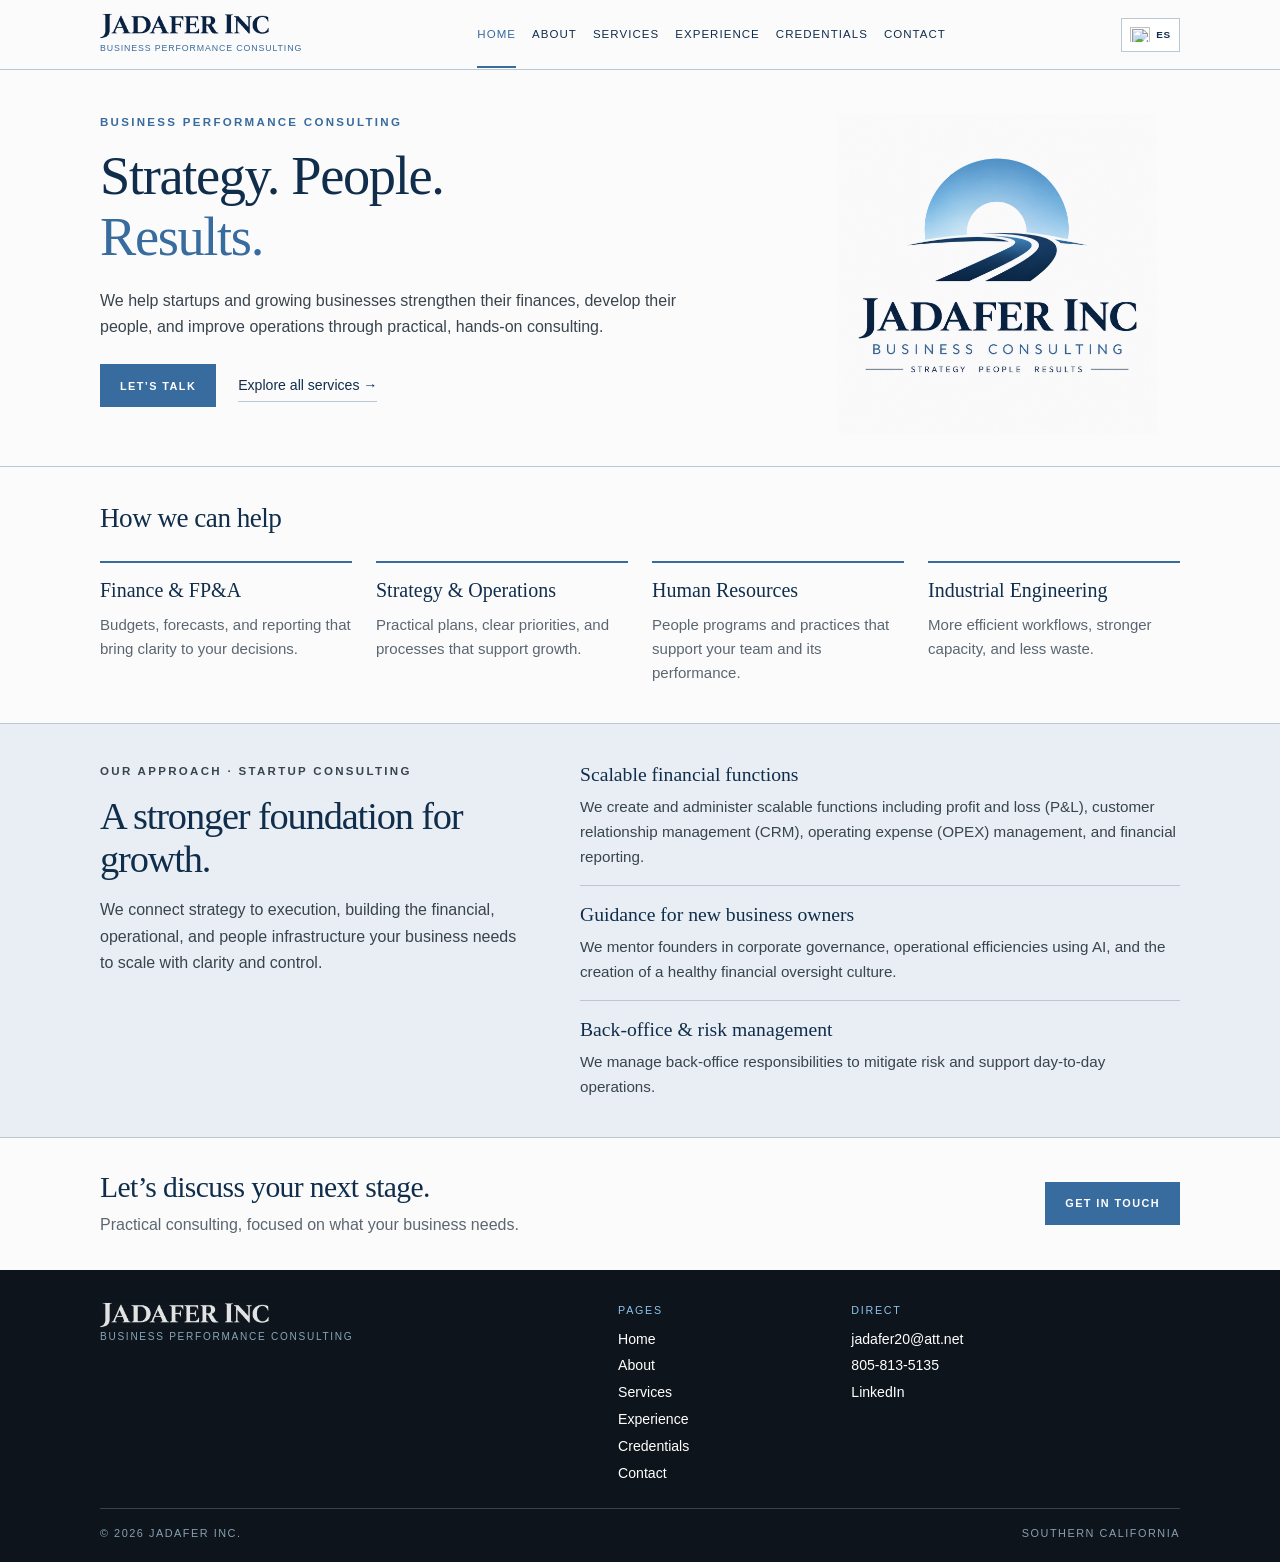
==== commit 8537fb5c: "Resize header and match Contact and footer logos" ====
--- a/index.html
+++ b/index.html
@@ -3,4 +3,4 @@
 <section class="home-services" aria-labelledby="services-title"><div class="wrap"><div class="home-section-heading"><h2 id="services-title">How we can help</h2></div><div class="home-service-grid"><article class="home-service"><h3>Finance &amp; FP&amp;A</h3><p>Budgets, forecasts, and reporting that bring clarity to your decisions.</p></article><article class="home-service"><h3>Strategy &amp; Operations</h3><p>Practical plans, clear priorities, and processes that support growth.</p></article><article class="home-service"><h3>Human Resources</h3><p>People programs and practices that support your team and its performance.</p></article><article class="home-service"><h3>Industrial Engineering</h3><p>More efficient workflows, stronger capacity, and less waste.</p></article></div></div></section>
 <section class="home-approach" aria-labelledby="approach-title"><div class="wrap home-approach-grid"><div><p class="eyebrow">Our approach · Startup consulting</p><h2 id="approach-title">A stronger foundation for growth.</h2><p>We connect strategy to execution, building the financial, operational, and people infrastructure your business needs to scale with clarity and control.</p></div><div class="approach-items"><div class="approach-item"><h3>Scalable financial functions</h3><p>We create and administer scalable functions including profit and loss (P&amp;L), customer relationship management (CRM), operating expense (OPEX) management, and financial reporting.</p></div><div class="approach-item"><h3>Guidance for new business owners</h3><p>We mentor founders in corporate governance, operational efficiencies using AI, and the creation of a healthy financial oversight culture.</p></div><div class="approach-item"><h3>Back-office &amp; risk management</h3><p>We manage back-office responsibilities to mitigate risk and support day-to-day operations.</p></div></div></div></section>
 <section class="home-contact"><div class="wrap home-contact-grid"><div><h2>Let’s discuss your next stage.</h2><p>Practical consulting, focused on what your business needs.</p></div><a class="btn red" href="contact.html">Get in touch</a></div></section>
-</main><footer><div class="wrap"><div class="footer-grid"><div><div class="footer-name">Jadafer Inc.</div><div class="footer-tag">Business Performance Consulting</div></div><div><div class="footer-head">Pages</div><div class="footer-links"><a href="index.html" class="active" aria-current="page">Home</a><a href="about.html">About</a><a href="services.html">Services</a><a href="experience.html">Experience</a><a href="credentials.html">Credentials</a><a href="contact.html">Contact</a></div></div><div><div class="footer-head">Direct</div><div class="footer-links"><a href="mailto:JADAFER20@ATT.NET">jadafer20@att.net</a><a href="tel:+18058135135">805-813-5135</a><a href="https://www.linkedin.com/in/javierdfernandez">LinkedIn</a></div></div></div><div class="footer-bottom"><span>© <span data-year></span> Jadafer Inc.</span><span>Southern California</span></div></div></footer><script src="app.js"></script></body></html>+</main><footer><div class="wrap"><div class="footer-grid"><div><div class="footer-name"><span class="brand-wordmark"><img src="jadafer-logo.png" alt="Jadafer Inc." width="1254" height="1254"></span></div><div class="footer-tag">Business Performance Consulting</div></div><div><div class="footer-head">Pages</div><div class="footer-links"><a href="index.html" class="active" aria-current="page">Home</a><a href="about.html">About</a><a href="services.html">Services</a><a href="experience.html">Experience</a><a href="credentials.html">Credentials</a><a href="contact.html">Contact</a></div></div><div><div class="footer-head">Direct</div><div class="footer-links"><a href="mailto:JADAFER20@ATT.NET">jadafer20@att.net</a><a href="tel:+18058135135">805-813-5135</a><a href="https://www.linkedin.com/in/javierdfernandez">LinkedIn</a></div></div></div><div class="footer-bottom"><span>© <span data-year></span> Jadafer Inc.</span><span>Southern California</span></div></div></footer><script src="app.js"></script></body></html>
--- a/site.css
+++ b/site.css
@@ -2,8 +2,8 @@
 :root{--max:1080px}
 .wrap,.home-page .wrap{max-width:1080px}
 .brand{display:block;flex-shrink:0}
-.brand-wordmark{position:relative;display:block;width:210px;height:33px;overflow:hidden}
-.brand-wordmark img{position:absolute;width:240px;height:240px;max-width:none;left:-16px;top:-137px;mix-blend-mode:multiply}
+.brand-wordmark{position:relative;display:block;width:170px;height:27px;overflow:hidden}
+.brand-wordmark img{position:absolute;width:194px;height:194px;max-width:none;left:-13px;top:-111px;mix-blend-mode:multiply}
 .brand small{font-size:.55rem;letter-spacing:.1em;margin-top:2px}
 .home-hero,.about-intro,.credentials-intro,.page-hero{padding:44px 0 32px}
 .about-intro-grid{align-items:start}
@@ -63,3 +63,6 @@
  .cta h2{font-size:1.65rem}
  .footer-grid,.home-page .footer-grid{gap:22px}
 }
+
+.footer-name .brand-wordmark img{filter:grayscale(1) invert(1);mix-blend-mode:screen}
+.contact-wordmark .brand-wordmark{margin-bottom:12px}
